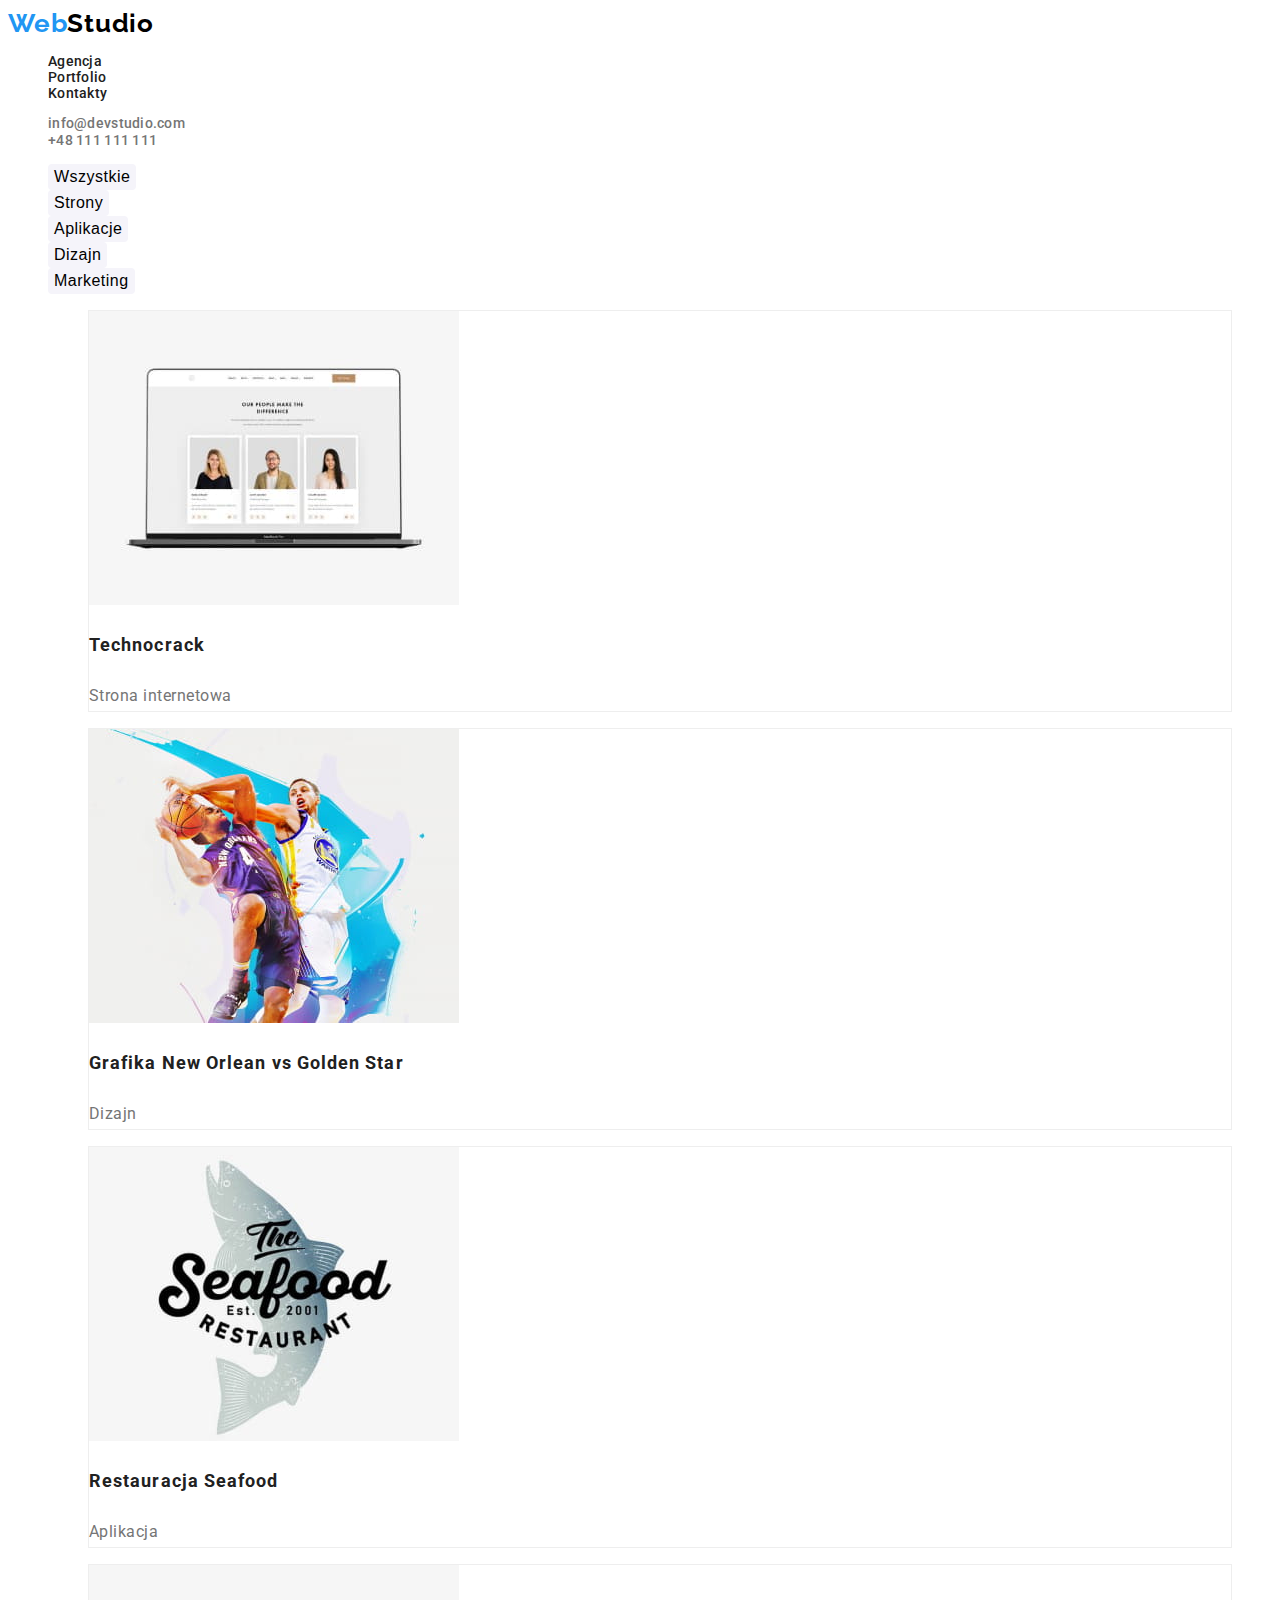
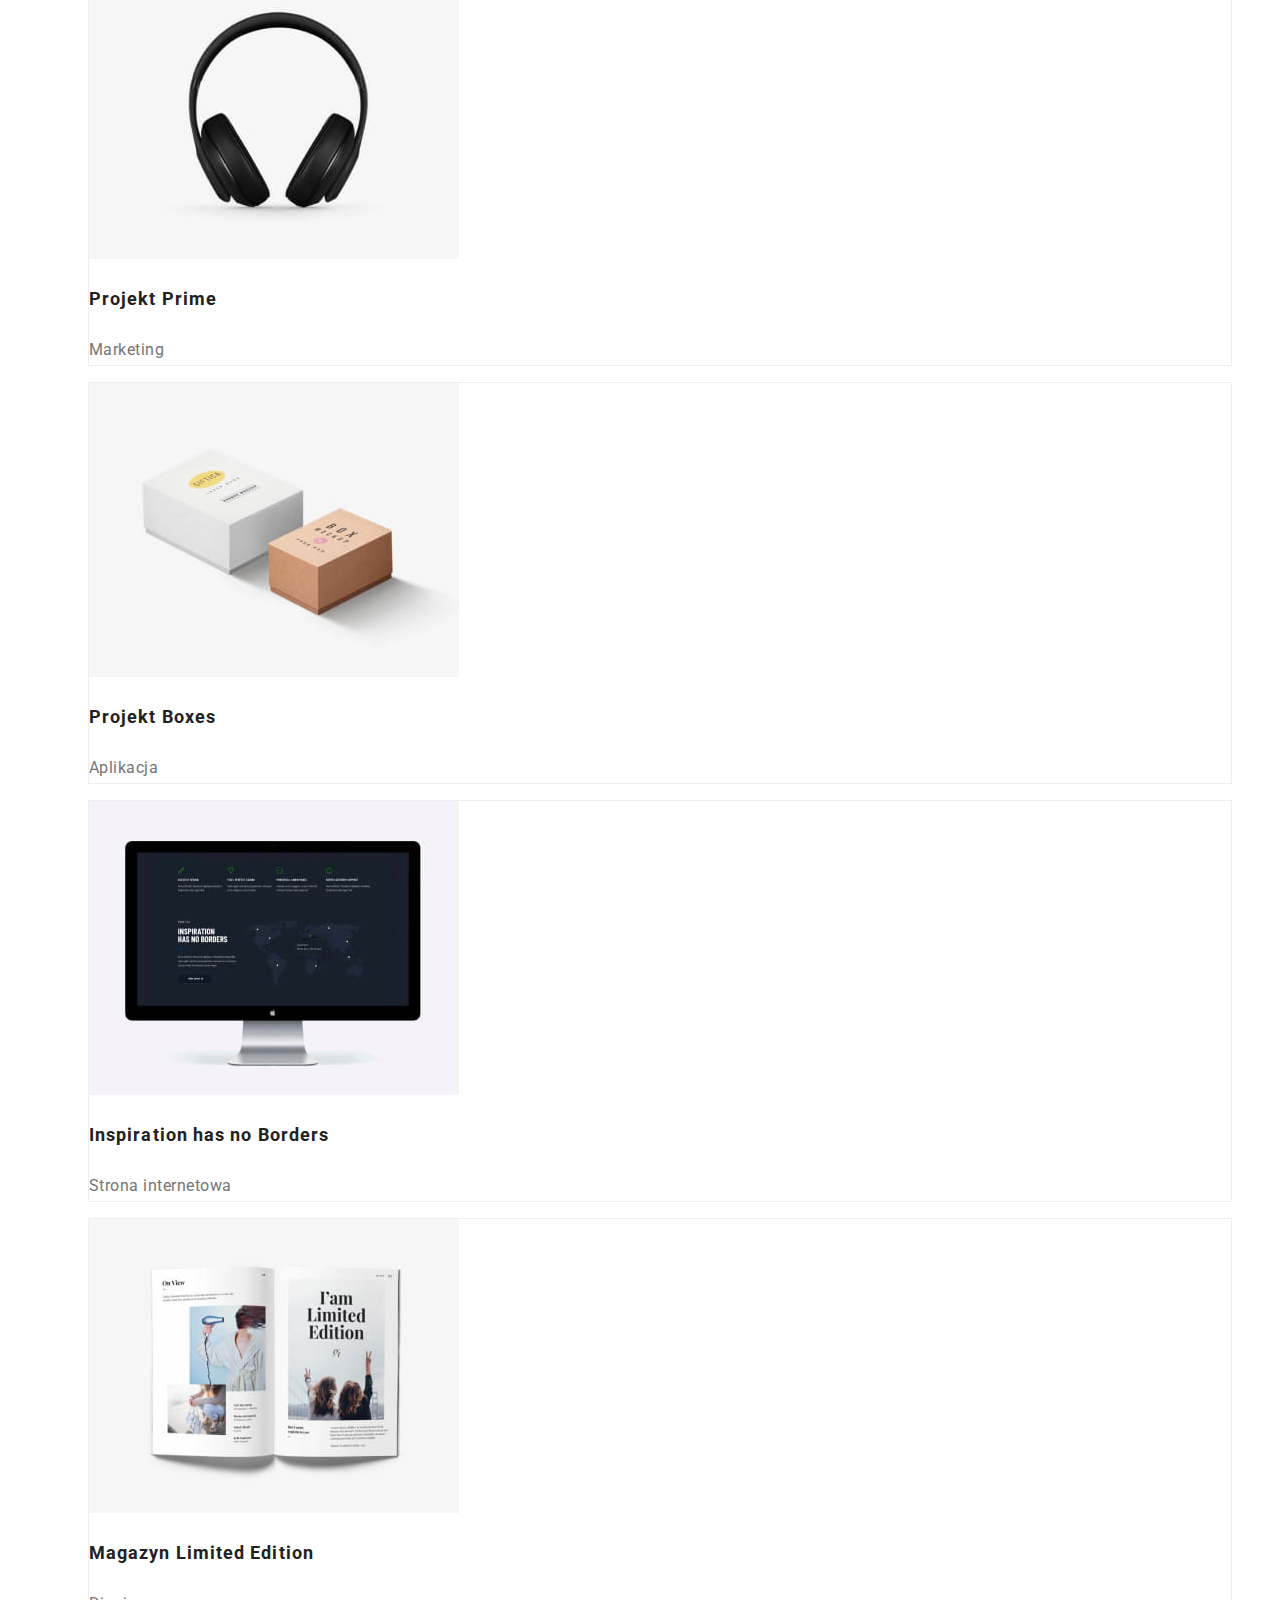
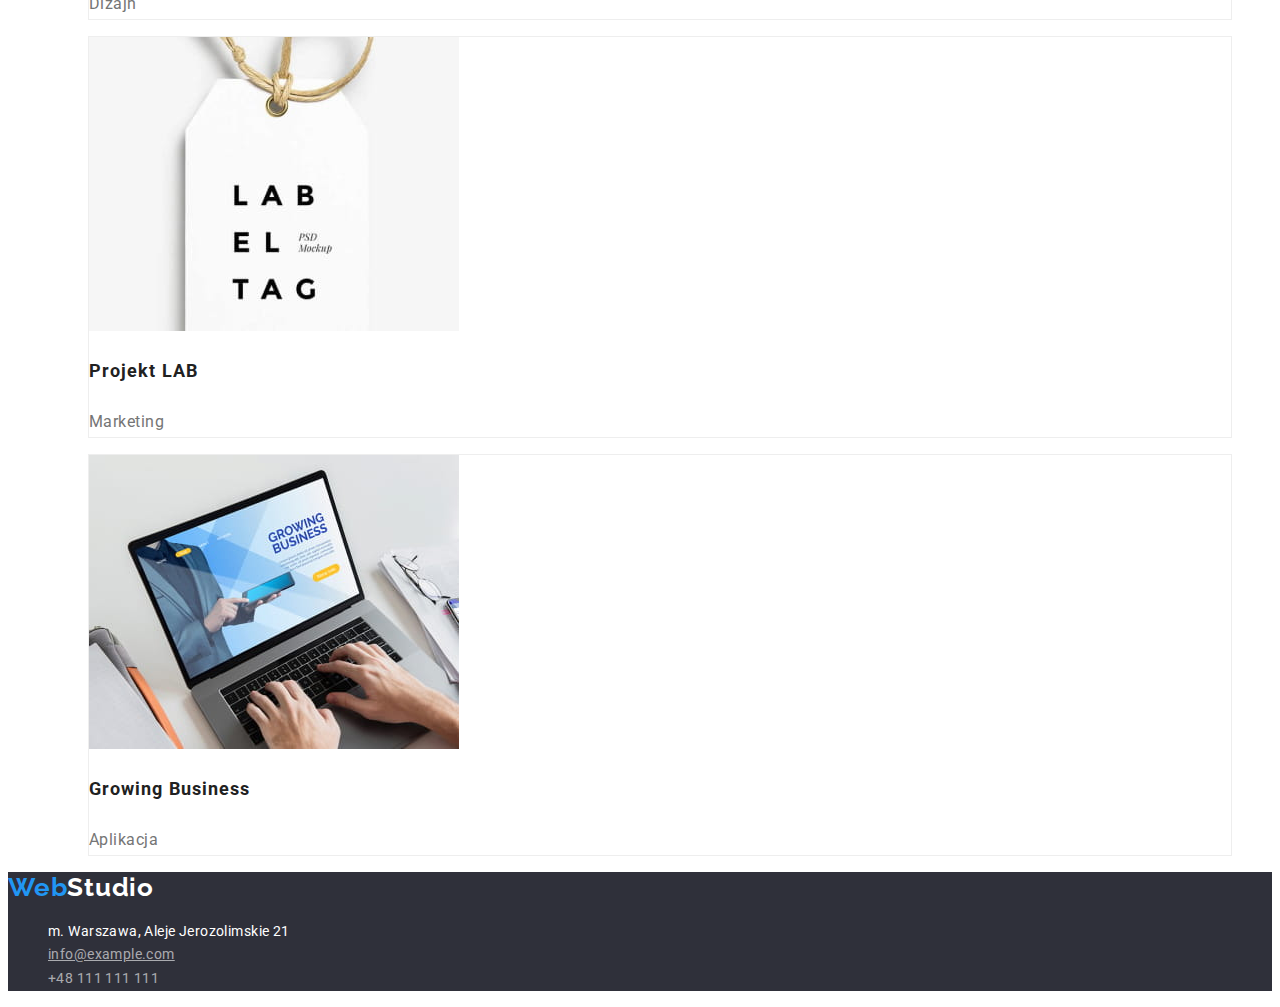
==== portfolio.html @ 033d208c "Repository created and files copied" ====
<!DOCTYPE html>
<html lang="en">
  <head>
    <meta charset="UTF-8" >
    <meta http-equiv="X-UA-Compatible" content="IE=edge" >
    <meta name="viewport" content="width=device-width, initial-scale=1.0" >
    <link rel="preconnect" href="https://fonts.googleapis.com" >
    <link rel="preconnect" href="https://fonts.gstatic.com" crossorigin >
    <link
      href="https://fonts.googleapis.com/css2?family=Raleway:wght@700&family=Roboto:wght@400;500;700;900&display=swap"
      rel="stylesheet"
    >
    <link rel="stylesheet" href="./css/styles.css">
    <title>Portfolio</title>
  </head>
  <body>
    <!--header-->
    <header>
      <a class="logo" href="index.html"
        >Web<span class="logo-studio-black">Studio</span></a
      >
      <!--navigation-->
      <nav>
        <ul class="navigation">
          <li><a class="link" href="#">Agencja</a></li>
          <li><a class="link" href="portfolio.html">Portfolio</a></li>
          <li><a class="link" href="#">Kontakty</a></li>
        </ul>
      </nav>
      <ul class="contacts-header">
        <li>
          <a class="link link-contact" href="mailto:info@devstudio.com"
            >info@devstudio.com</a
          >
        </li>
        <li>
          <a class="link link-contact" href="tel:+48111111111"
            >+48 111 111 111</a
          >
        </li>
      </ul>
    </header>

    <!--buttons-->
    <main>
      <ul class="buttons-main">
        <li><button class="button-list" type="button">Wszystkie</button></li>
        <li><button class="button-list" type="button">Strony</button></li>
        <li><button class="button-list" type="button">Aplikacje</button></li>
        <li><button class="button-list" type="button">Dizajn</button></li>
        <li><button class="button-list" type="button">Marketing</button></li>
      </ul>

      <!--projects-->
      <section>
        <ul class="portfolio-projects">
          <li>
            <figure class="portfolio-images">
              <img
                src="images/portfolio/technocrack.jpg"
                alt="Web page"
                width="370"
                height="294"
              >
              <figcaption>
                <h3 class="project">Technocrack</h3>
                <span class="project-item">Strona internetowa</span>
              </figcaption>
            </figure>
          </li>
          <li>
            <figure class="portfolio-images">
              <img
                src="images/portfolio/basketball.jpg"
                alt="basketball match graphics"
                width="370"
                height="294"
              >
              <figcaption>
                <h3 class="project">Grafika New Orlean vs Golden Star</h3>
                <span class="project-item">Dizajn</span>
              </figcaption>
            </figure>
          </li>
          <li>
            <figure class="portfolio-images">
              <img
                src="images/portfolio/restaurant.jpg"
                alt="logo seafood restaurant"
                width="370"
                height="294"
              >
              <figcaption>
                <h3 class="project">Restauracja Seafood</h3>
                <span class="project-item">Aplikacja</span>
              </figcaption>
            </figure>
          </li>
          <li>
            <figure class="portfolio-images">
              <img
                src="images/portfolio/headphones.jpg"
                alt="headphones"
                width="370"
                height="294"
              >
              <figcaption>
                <h3 class="project">Projekt Prime</h3>
                <span class="project-item">Marketing</span>
              </figcaption>
            </figure>
          </li>
          <li>
            <figure class="portfolio-images">
              <img
                src="images/portfolio/boxes.jpg"
                alt="boxes"
                width="370"
                height="294"
              >
              <figcaption>
                <h3 class="project">Projekt Boxes</h3>
                <span class="project-item">Aplikacja</span>
              </figcaption>
            </figure>
          </li>
          <li>
            <figure class="portfolio-images">
              <img
                src="images/portfolio/monitor.jpg"
                alt="monitor"
                width="370"
                height="294"
              >
              <figcaption>
                <h3 class="project">Inspiration has no Borders</h3>
                <span class="project-item">Strona internetowa</span>
              </figcaption>
            </figure>
          </li>
          <li>
            <figure class="portfolio-images">
              <img
                src="images/portfolio/magazine.jpg"
                alt="Limited Edition magazine"
                width="370"
                height="294"
              >
              <figcaption>
                <h3 class="project">Magazyn Limited Edition</h3>
                <span class="project-item">Dizajn</span>
              </figcaption>
            </figure>
          </li>
          <li>
            <figure class="portfolio-images">
              <img
                src="images/portfolio/label.jpg"
                alt="project label tag"
                width="370"
                height="294"
              >
              <figcaption>
                <h3 class="project">Projekt LAB</h3>
                <span class="project-item">Marketing</span>
              </figcaption>
            </figure>
          </li>
          <li>
            <figure class="portfolio-images">
              <img
                src="images/portfolio/laptop.jpg"
                alt="growing business app on laptop"
                width="370"
                height="294"
              >
              <figcaption>
                <h3 class="project">Growing Business</h3>
                <span class="project-item">Aplikacja</span>
              </figcaption>
            </figure>
          </li>
        </ul>
      </section>
    </main>

    <!--footer-->
    <footer class="contacts">
      <a class="logo" href="index.html"
        >Web<span class="logo-studio-white">Studio</span></a
      >
      <address>
        <ul class="links-footer">
          <li>
            <a
              class="link-footer"
              href="https://goo.gl/maps/8idBE2b1yMuSsfuq6"
              target="_blank"
              >m. Warszawa, Aleje Jerozolimskie 21</a
            >
          </li>
          <li>
            <a
              class="link-footer contact-footer-mail"
              href="mailto:info@example.com"
              >info@example.com</a
            >
          </li>
          <li>
            <a class="link-footer contact-footer" href="tel:+48111111111"
              >+48 111 111 111</a
            >
          </li>
        </ul>
      </address>
    </footer>
  </body>
</html>
---- css/styles.css ----
:root {
  --brand-color: #2196f3;
  --main-color: #212121;
  --background-gray-color: #2f303a;
  --main-gray-color: #757575;
  --black-color: #000000;
  --white-color: #ffffff;
  --light-color: #f5f4fa;
  --projects-color: #eeeeee;
}

body {
  font-family: 'Roboto', sans-serif;
  color: var(--main-color);
}

/*logo*/

.logo {
  font-family: 'Raleway', sans-serif;
  font-weight: 700;
  font-size: 26px;
  line-height: 1.2;
  letter-spacing: 0.03em;
  color: var(--brand-color);
  text-decoration: none;
}

.logo-studio-black {
  color: var(--black-color);
}

.logo-studio-white {
  color: var(--white-color);
}

/*navigation*/

.navigation,
.contacts-header {
  list-style-type: none;
  font-weight: 500;
  font-size: 14px;
  letter-spacing: 0.02em;
  line-height: 1.15;
}

.link {
  text-decoration: none;
  color: var(--main-color);
}

.link-contact {
  color: var(--main-gray-color);
}

/*header contacts*/

.link:hover,
.link:focus,
.link-footer:hover,
.link-footer:focus {
  color: var(--brand-color);
}

/*hero*/
.hero {
  background-color: var(--background-gray-color);
}

.header-main {
  font-weight: 900;
  font-size: 44px;
  line-height: 1.36;
  text-align: center;
  letter-spacing: 0.06em;
  text-transform: uppercase;
  color: var(--white-color);
}

.button-service {
  font-weight: 700;
  font-size: 16px;
  line-height: 1.9;
  text-align: center;
  letter-spacing: 0.06em;
  background-color: var(--brand-color);
  border-radius: 4px;
  box-shadow: 0px 4px 4px rgba(0, 0, 0, 0.15);
  color: var(--white-color);
  cursor: pointer;
}

/*features*/

.features-list .features-list-item {
  width: 270px;
  height: 101px;
  list-style: none;
}

.feature-title {
  font-weight: 700;
  font-size: 14px;
  line-height: 1.14;
  letter-spacing: 0.03em;
  text-transform: uppercase;
  color: var(--main-color);
  text-align: center;
}

.feature-text {
  font-size: 14px;
  line-height: 1.71;
  letter-spacing: 0.03em;
  color: var(--main-gray-color);
}

/*about-us*/

.title {
  font-weight: 700;
  font-size: 36px;
  line-height: 1.17;
  text-align: center;
  letter-spacing: 0.03em;
}

.about-us-list {
  list-style-type: none;
}

/*our-team*/

.team-people {
  list-style-type: none;
}

.team-people .programmers {
  font-weight: 500;
  font-size: 16px;
  letter-spacing: 0.03em;
}

.team-people .programmers-team {
  font-size: 16px;
  line-height: 1.19;
  color: var(--main-gray-color);
  letter-spacing: 0.03em;
}

.team-people .team-photos {
  box-shadow: 0px 1px 3px rgba(0, 0, 0, 0.12), 0px 1px 1px rgba(0, 0, 0, 0.14),
    0px 2px 1px rgba(0, 0, 0, 0.2);
  border-radius: 0px 0px 4px 4px;
}

.our-team {
  background-color: var(--light-color);
}

/*footer*/
.contacts {
  background-color: var(--background-gray-color);
}

.link-footer {
  text-decoration: none;
  color: var(--white-color);
  font-size: 14px;
  line-height: 1.71;
  letter-spacing: 0.03em;
  font-style: normal;
}

.contact-footer {
  color: rgba(255, 255, 255, 0.6);
}

.contact-footer-mail {
  color: rgba(255, 255, 255, 0.6);
  text-decoration: underline;
  cursor: pointer;
}

.links-footer {
  list-style-type: none;
}

/*portfolio*/

.buttons-main {
  list-style-type: none;
}

.buttons-main .button-list {
  background: var(--light-color);
  border-radius: 4px;
  border-style: none;
  font-weight: 500;
  font-size: 16px;
  line-height: 1.5;
  text-align: center;
  letter-spacing: 0.03em;
  cursor: pointer;
}

.buttons-main .button-list:hover,
.buttons-main .button-list:focus {
  color: var(--white-color);
  background-color: var(--brand-color);
  box-shadow: 0px 3px 1px rgba(0, 0, 0, 0.1), 0px 1px 2px rgba(0, 0, 0, 0.08),
    0px 2px 2px rgba(0, 0, 0, 0.12);
}

/*projects*/

.portfolio-projects {
  list-style-type: none;
}

.portfolio-projects .portfolio-images {
  border: 1px solid var(--projects-color);
}

.portfolio-projects .project {
  font-size: 18px;
  line-height: 2;
  letter-spacing: 0.06em;
}

.portfolio-projects .project-item {
  font-size: 16px;
  line-height: 1.88;
  letter-spacing: 0.03em;
  color: var(--main-gray-color);
}
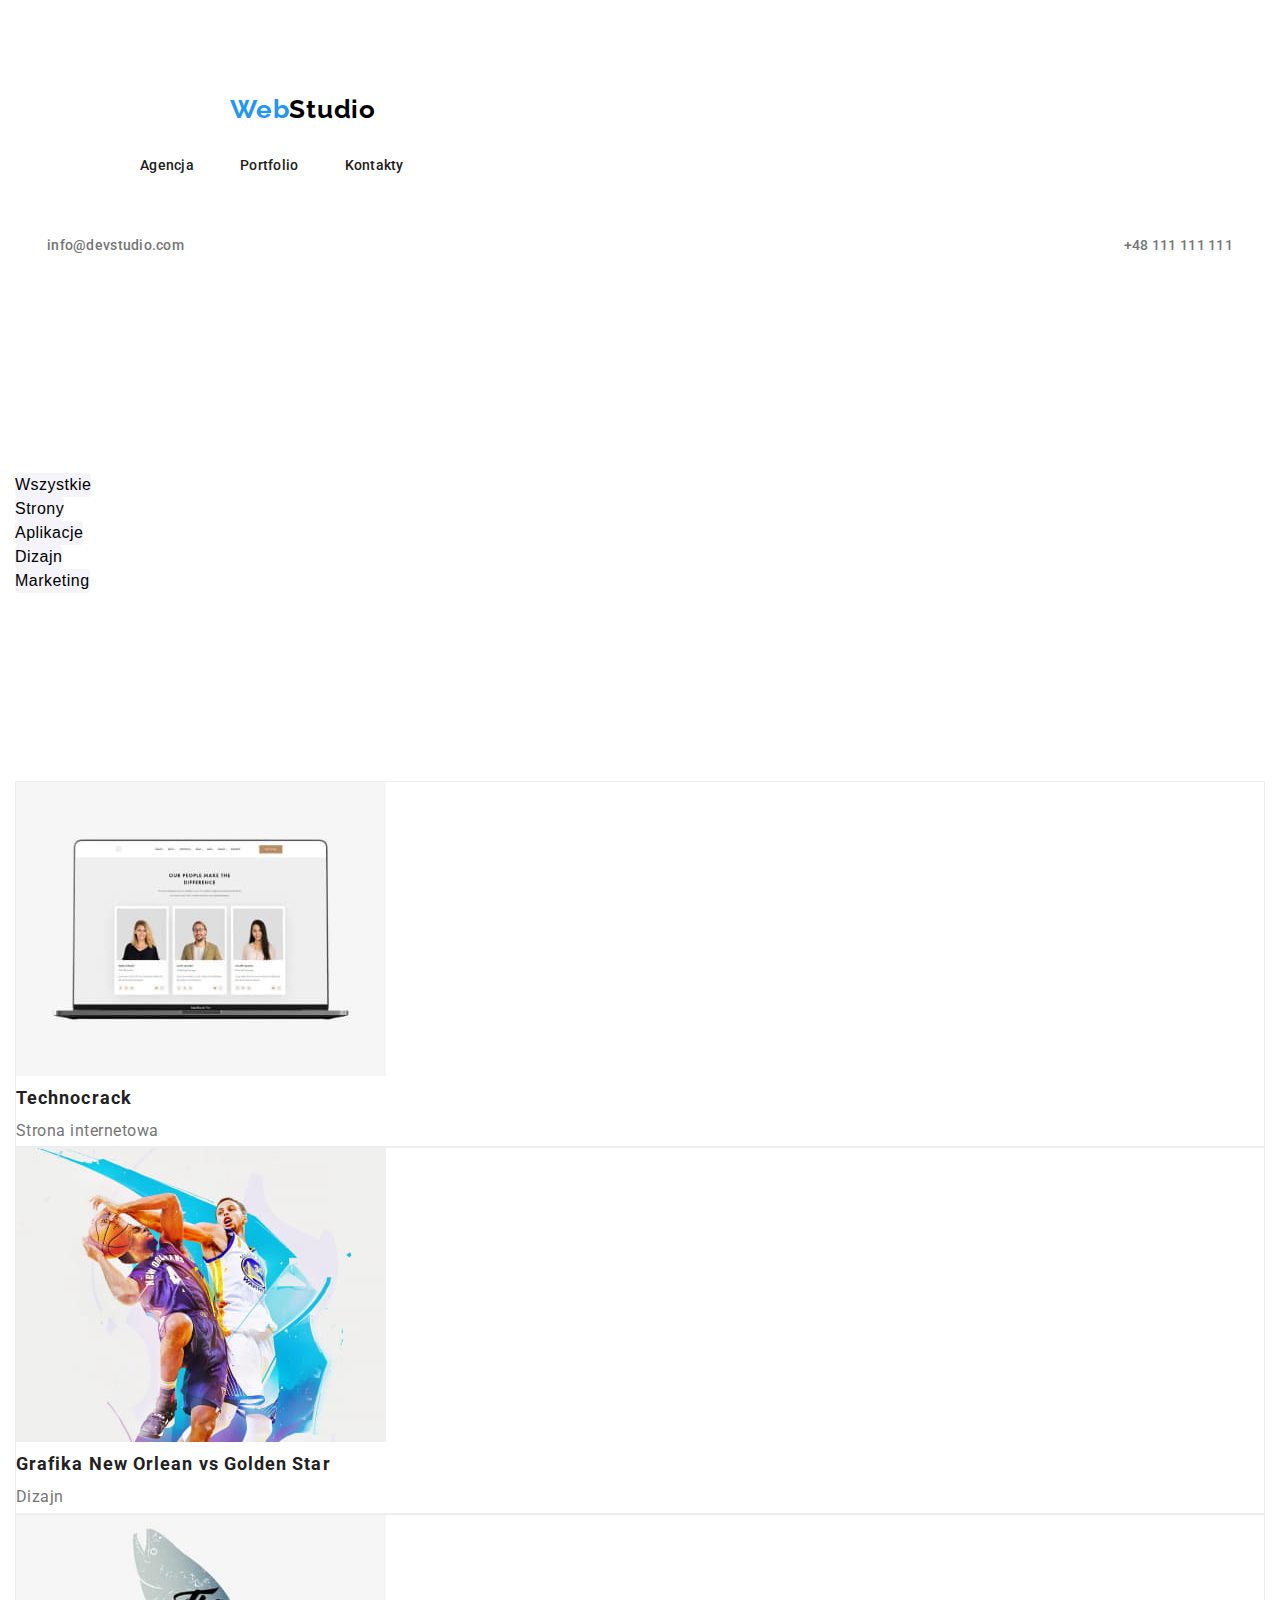
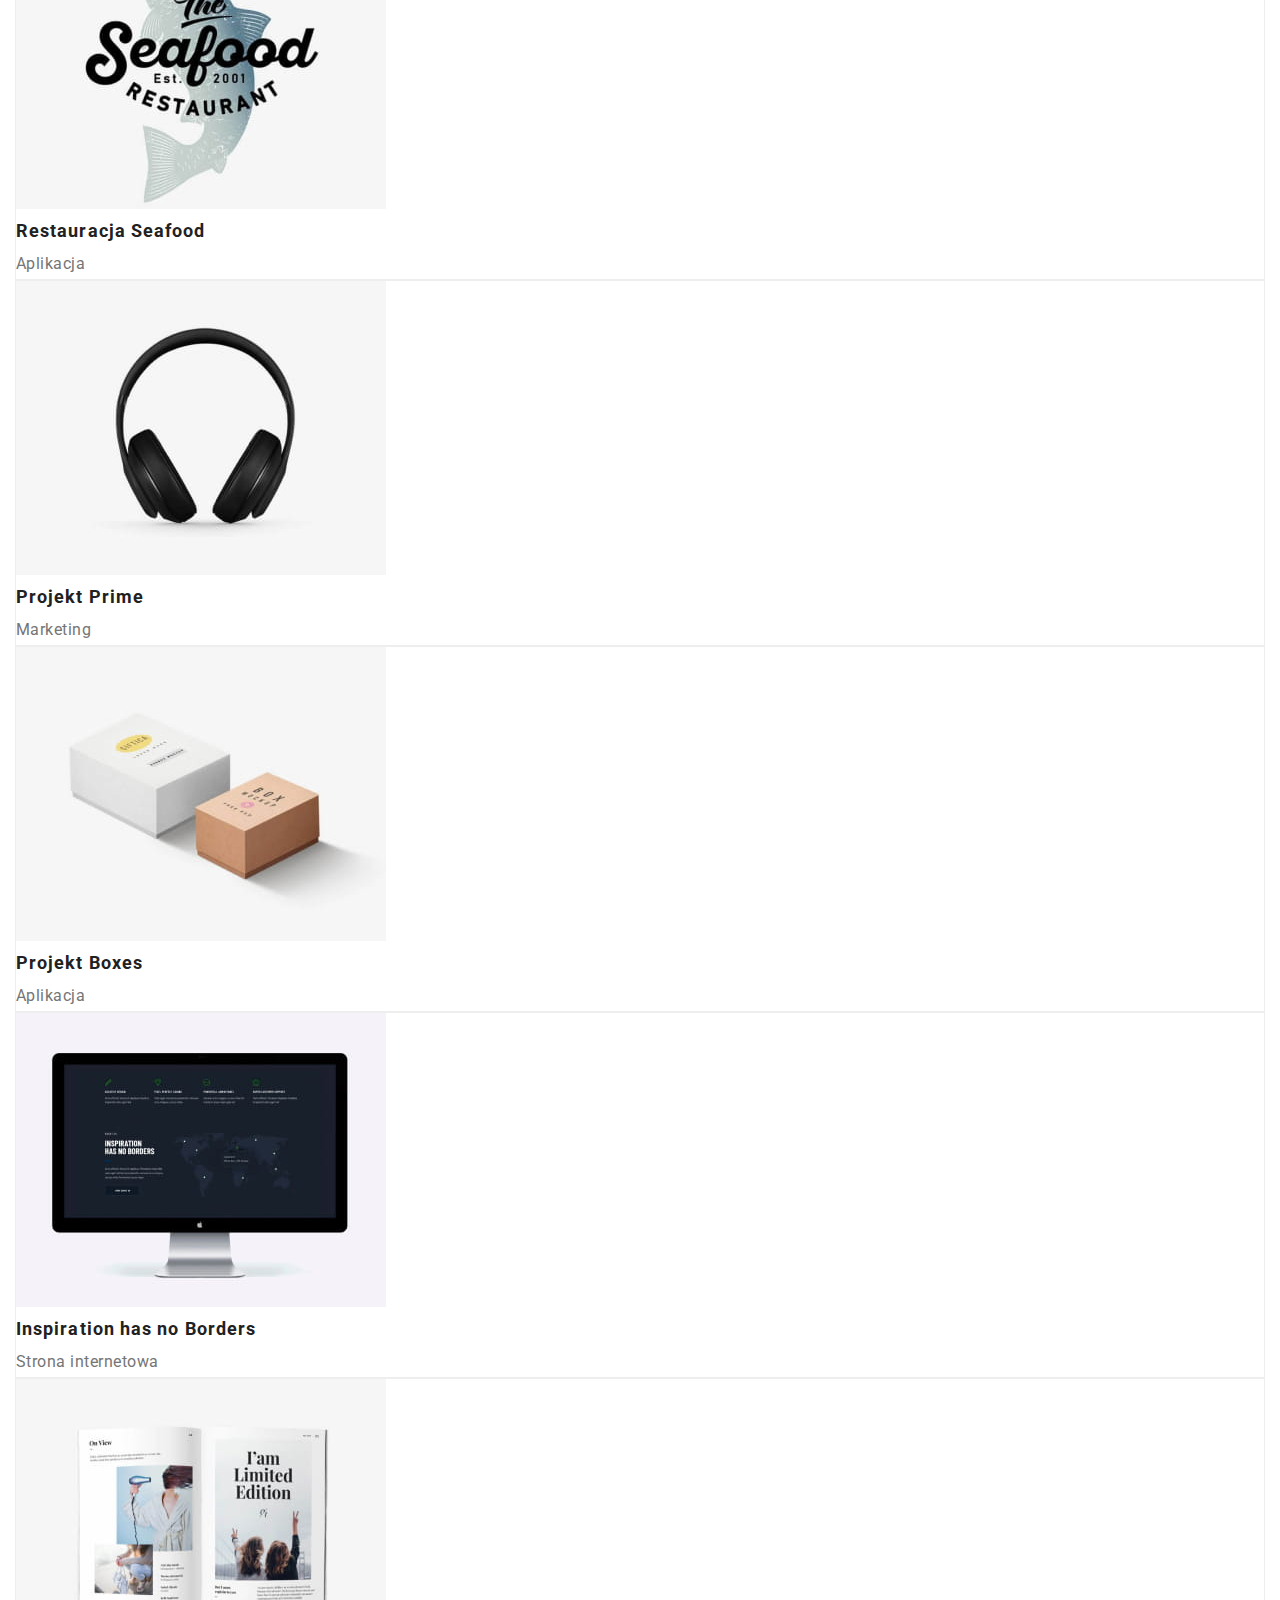
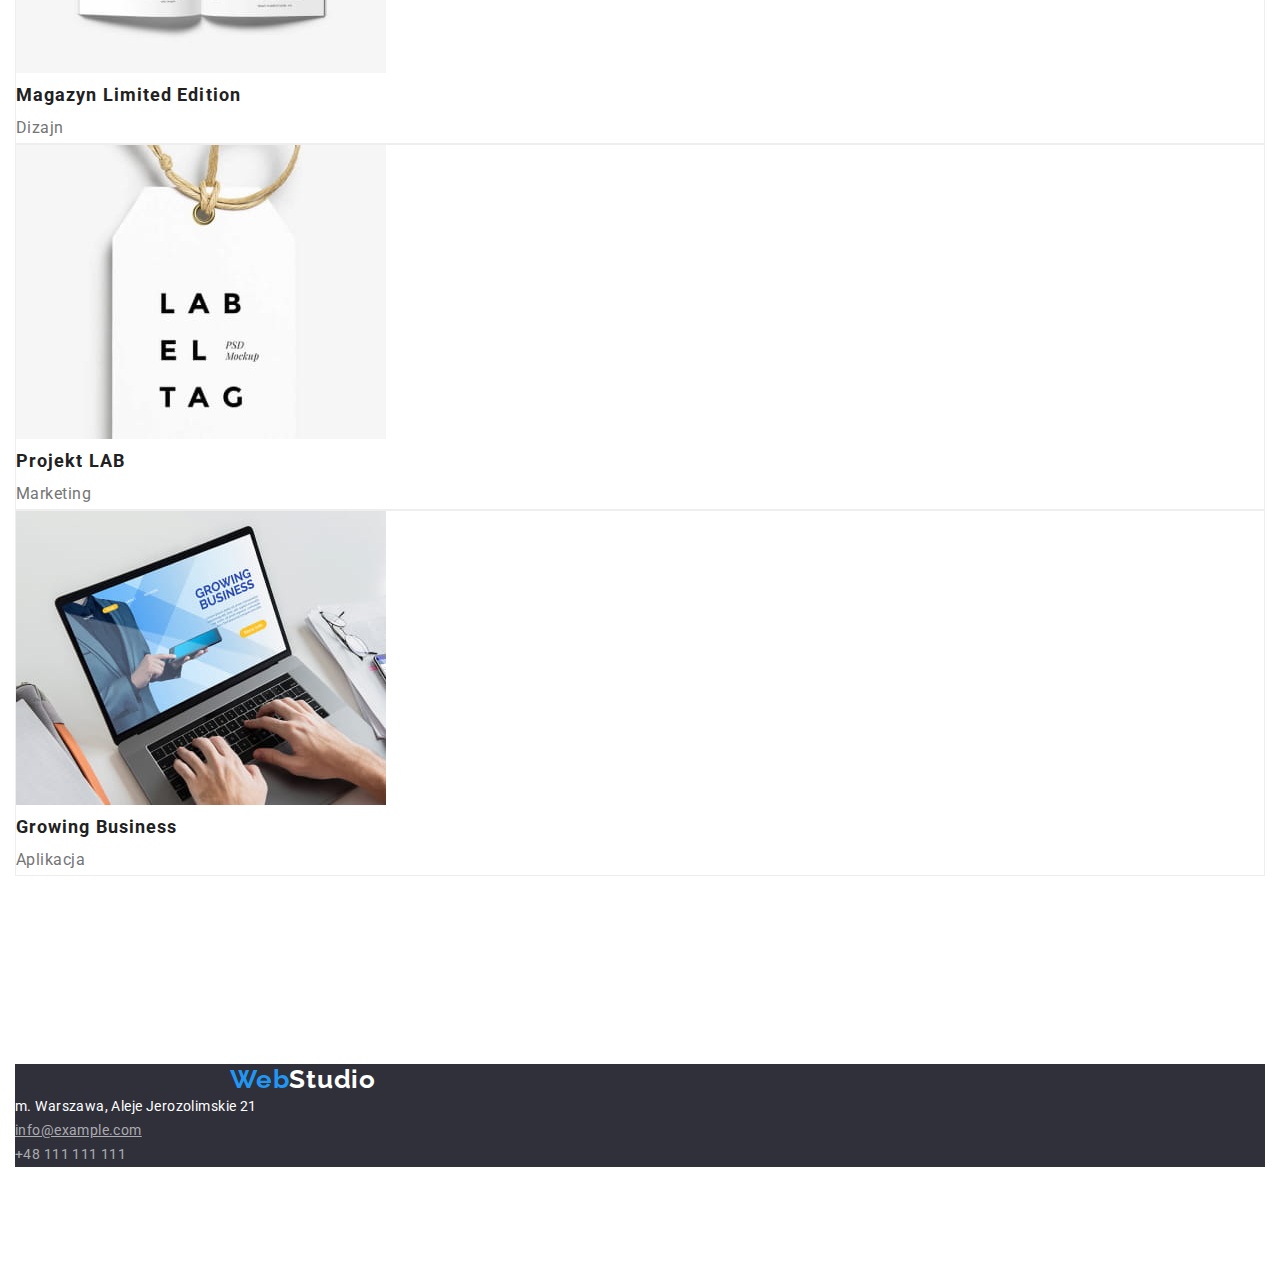
==== commit 577677fb: "Added classes" ====
--- a/portfolio.html
+++ b/portfolio.html
@@ -1,20 +1,29 @@
 <!DOCTYPE html>
 <html lang="en">
   <head>
-    <meta charset="UTF-8" >
-    <meta http-equiv="X-UA-Compatible" content="IE=edge" >
-    <meta name="viewport" content="width=device-width, initial-scale=1.0" >
-    <link rel="preconnect" href="https://fonts.googleapis.com" >
-    <link rel="preconnect" href="https://fonts.gstatic.com" crossorigin >
+    <meta charset="UTF-8" />
+    <meta http-equiv="X-UA-Compatible" content="IE=edge" />
+    <meta name="viewport" content="width=device-width, initial-scale=1.0" />
+    <link rel="preconnect" href="https://fonts.googleapis.com" />
+    <link rel="preconnect" href="https://fonts.gstatic.com" crossorigin />
     <link
       href="https://fonts.googleapis.com/css2?family=Raleway:wght@700&family=Roboto:wght@400;500;700;900&display=swap"
       rel="stylesheet"
-    >
-    <link rel="stylesheet" href="./css/styles.css">
+    />
+    <link
+      rel="stylesheet"
+      href="https://cdnjs.cloudflare.com/ajax/libs/modern-normalize/1.1.0/modern-normalize.min.css"
+      integrity="sha512-wpPYUAdjBVSE4KJnH1VR1HeZfpl1ub8YT/NKx4PuQ5NmX2tKuGu6U/JRp5y+Y8XG2tV+wKQpNHVUX03MfMFn9Q=="
+      crossorigin="anonymous"
+      referrerpolicy="no-referrer"
+    />
+    <link rel="stylesheet" href="./css/styles.css" />
     <title>Portfolio</title>
   </head>
   <body>
     <!--header-->
+    <section class="section">
+      <div class="container">
     <header>
       <a class="logo" href="index.html"
         >Web<span class="logo-studio-black">Studio</span></a
@@ -40,9 +49,12 @@
         </li>
       </ul>
     </header>
-
+    </div>
+    </section>
     <!--buttons-->
     <main>
+      <section class="section">
+        <div class="container">
       <ul class="buttons-main">
         <li><button class="button-list" type="button">Wszystkie</button></li>
         <li><button class="button-list" type="button">Strony</button></li>
@@ -50,9 +62,11 @@
         <li><button class="button-list" type="button">Dizajn</button></li>
         <li><button class="button-list" type="button">Marketing</button></li>
       </ul>
-
+        </div>
+      </section>
       <!--projects-->
-      <section>
+      <section class="section">
+      <div class="container">
         <ul class="portfolio-projects">
           <li>
             <figure class="portfolio-images">
@@ -61,7 +75,7 @@
                 alt="Web page"
                 width="370"
                 height="294"
-              >
+              />
               <figcaption>
                 <h3 class="project">Technocrack</h3>
                 <span class="project-item">Strona internetowa</span>
@@ -75,7 +89,7 @@
                 alt="basketball match graphics"
                 width="370"
                 height="294"
-              >
+              />
               <figcaption>
                 <h3 class="project">Grafika New Orlean vs Golden Star</h3>
                 <span class="project-item">Dizajn</span>
@@ -89,7 +103,7 @@
                 alt="logo seafood restaurant"
                 width="370"
                 height="294"
-              >
+              />
               <figcaption>
                 <h3 class="project">Restauracja Seafood</h3>
                 <span class="project-item">Aplikacja</span>
@@ -103,7 +117,7 @@
                 alt="headphones"
                 width="370"
                 height="294"
-              >
+              />
               <figcaption>
                 <h3 class="project">Projekt Prime</h3>
                 <span class="project-item">Marketing</span>
@@ -117,7 +131,7 @@
                 alt="boxes"
                 width="370"
                 height="294"
-              >
+              />
               <figcaption>
                 <h3 class="project">Projekt Boxes</h3>
                 <span class="project-item">Aplikacja</span>
@@ -131,7 +145,7 @@
                 alt="monitor"
                 width="370"
                 height="294"
-              >
+              />
               <figcaption>
                 <h3 class="project">Inspiration has no Borders</h3>
                 <span class="project-item">Strona internetowa</span>
@@ -145,7 +159,7 @@
                 alt="Limited Edition magazine"
                 width="370"
                 height="294"
-              >
+              />
               <figcaption>
                 <h3 class="project">Magazyn Limited Edition</h3>
                 <span class="project-item">Dizajn</span>
@@ -159,7 +173,7 @@
                 alt="project label tag"
                 width="370"
                 height="294"
-              >
+              />
               <figcaption>
                 <h3 class="project">Projekt LAB</h3>
                 <span class="project-item">Marketing</span>
@@ -173,7 +187,7 @@
                 alt="growing business app on laptop"
                 width="370"
                 height="294"
-              >
+              />
               <figcaption>
                 <h3 class="project">Growing Business</h3>
                 <span class="project-item">Aplikacja</span>
@@ -181,10 +195,15 @@
             </figure>
           </li>
         </ul>
+      </div>
       </section>
+    </div>
     </main>
+    
 
     <!--footer-->
+    <section class="section">
+      <div class="container">
     <footer class="contacts">
       <a class="logo" href="index.html"
         >Web<span class="logo-studio-white">Studio</span></a
@@ -214,5 +233,7 @@
         </ul>
       </address>
     </footer>
+      </div>
+    </section>
   </body>
 </html>
--- a/css/styles.css
+++ b/css/styles.css
@@ -1,3 +1,9 @@
+*{
+  margin: 0;
+  padding: 0;
+}
+
+
 :root {
   --brand-color: #2196f3;
   --main-color: #212121;
@@ -9,6 +15,7 @@
   --projects-color: #eeeeee;
 }
 
+
 body {
   font-family: 'Roboto', sans-serif;
   color: var(--main-color);
@@ -20,10 +27,12 @@
   font-family: 'Raleway', sans-serif;
   font-weight: 700;
   font-size: 26px;
-  line-height: 1.2;
+  line-height: 1.20;
   letter-spacing: 0.03em;
   color: var(--brand-color);
   text-decoration: none;
+  margin: 24px 93px 25px 215px;
+
 }
 
 .logo-studio-black {
@@ -43,6 +52,8 @@
   font-size: 14px;
   letter-spacing: 0.02em;
   line-height: 1.15;
+  display: flex;
+  padding: 32px 32px;
 }
 
 .link {
@@ -66,6 +77,10 @@
 /*hero*/
 .hero {
   background-color: var(--background-gray-color);
+  padding: 200px 200px;
+  display: flex;
+  justify-content: center;
+  align-items: center;
 }
 
 .header-main {
@@ -76,6 +91,7 @@
   letter-spacing: 0.06em;
   text-transform: uppercase;
   color: var(--white-color);
+  margin-bottom: 30px;
 }
 
 .button-service {
@@ -89,6 +105,13 @@
   box-shadow: 0px 4px 4px rgba(0, 0, 0, 0.15);
   color: var(--white-color);
   cursor: pointer;
+  width: 200px;
+  min-height: 50px;
+  border: none;
+  padding: 10px 41px 10px 42px;
+  display: inline-block;
+  justify-content: center;
+  margin-bottom: 200px;
 }
 
 /*features*/
@@ -235,3 +258,49 @@
   letter-spacing: 0.03em;
   color: var(--main-gray-color);
 }
+
+
+
+.container{
+  width: 100%
+  max-width: 1200px;
+  margin: auto;
+  padding: 0 15px;
+}
+
+.section{
+  padding:94px 0;
+}
+
+.header{
+padding-top: 24px;
+padding-bottom: 24px;
+display: flex;
+justify-content: space-between;
+align-items: center;
+}
+
+
+
+.header-line{
+  border-bottom: 1px solid #ECECEC;
+  }
+
+.navigation-menu{
+  justify-content: space-between;
+}
+
+.navigation{
+  margin-left: 93px;
+  gap: 46px;
+}
+
+.contacts-header{
+justify-content: space-between;
+gap: 50px;
+}
+
+
+.container > .button-service{
+ display: flex;
+}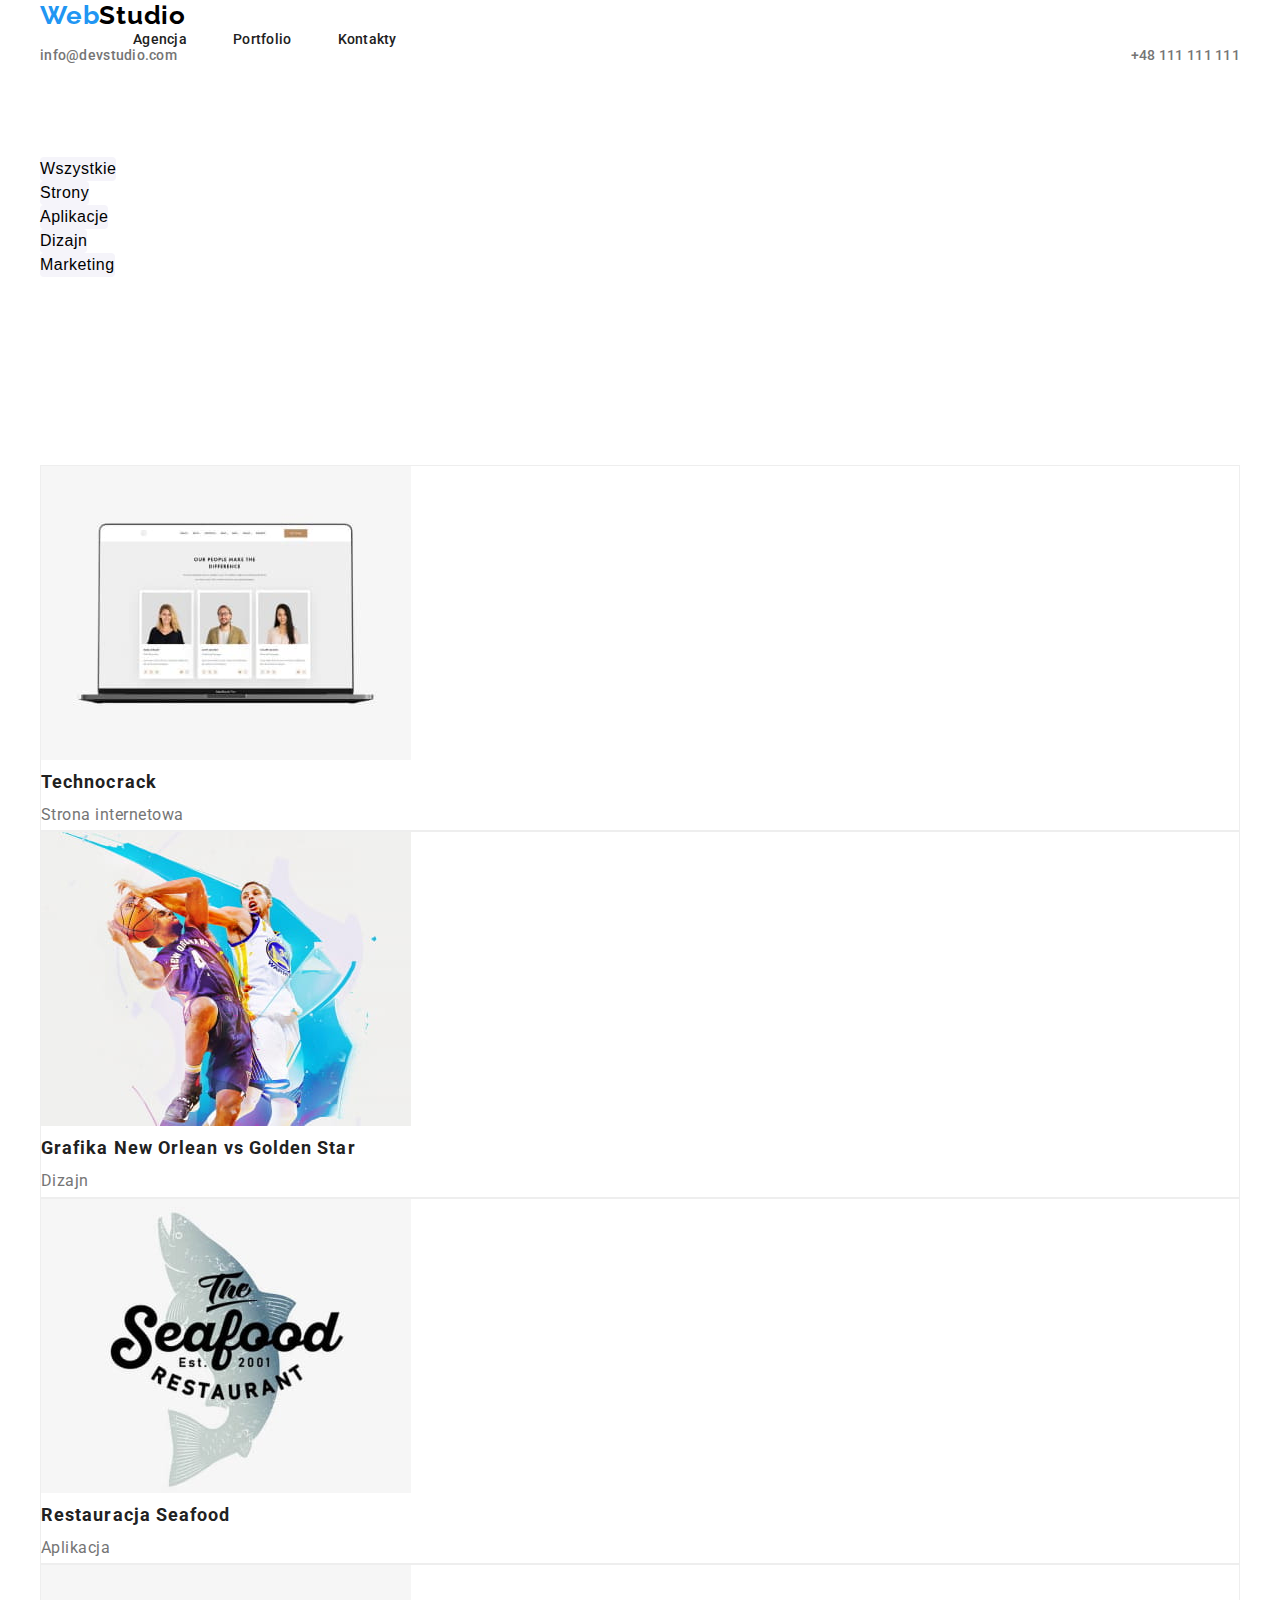
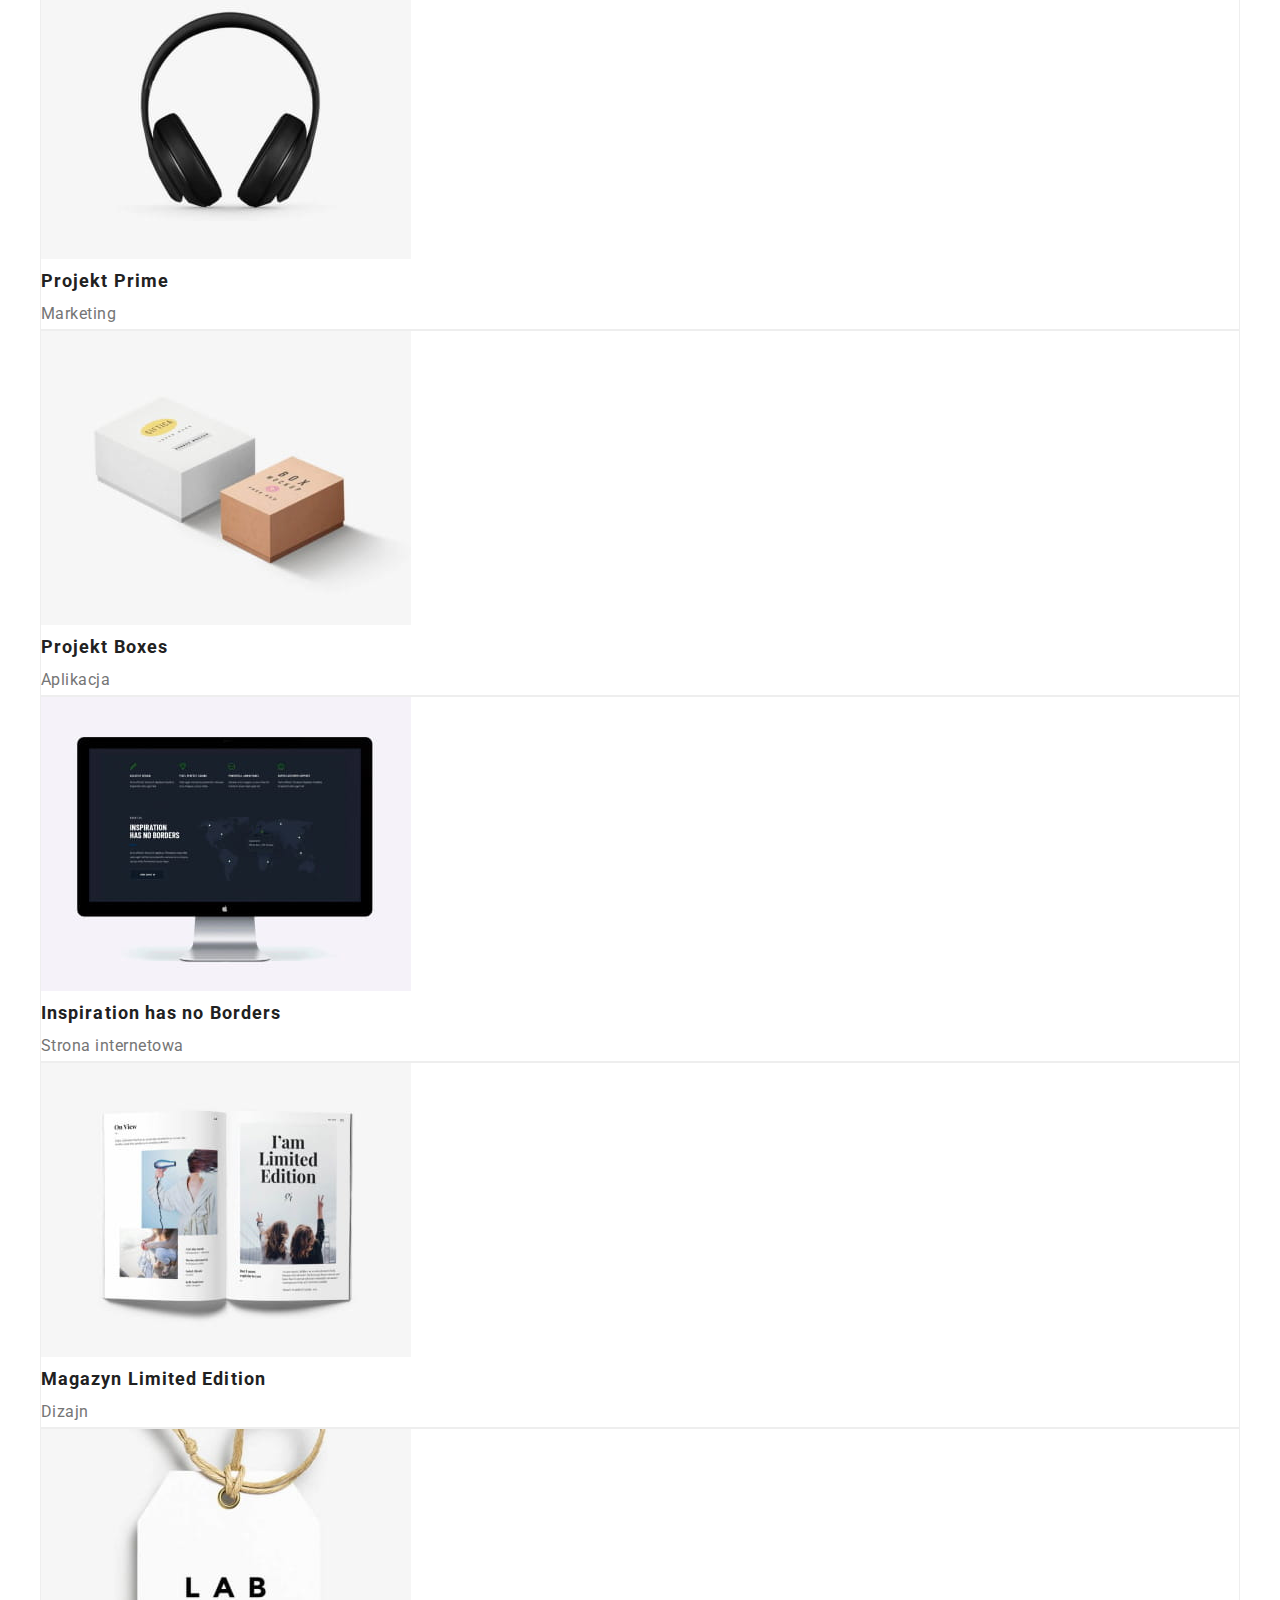
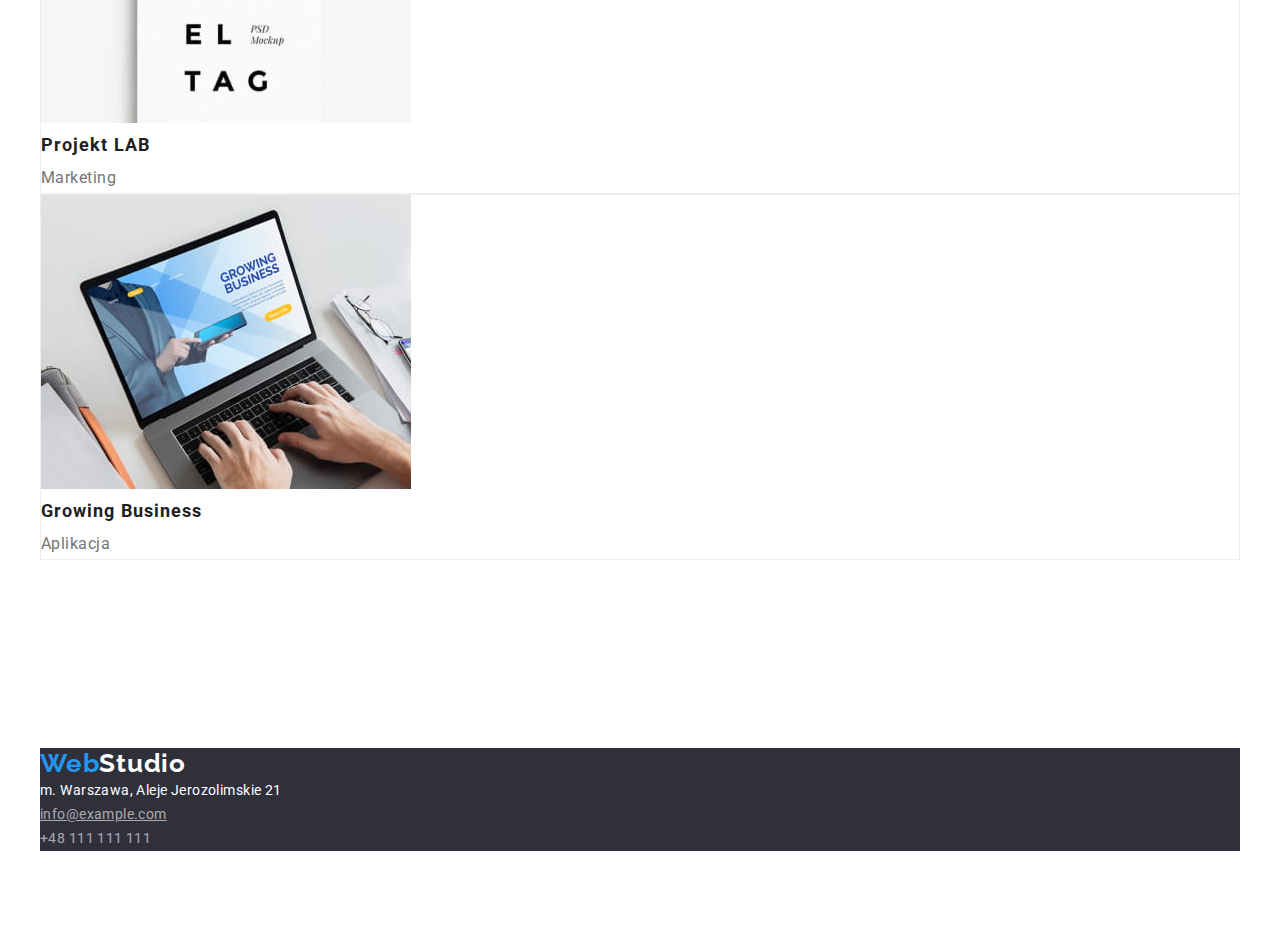
==== commit cc52007f: "Added class" ====
--- a/portfolio.html
+++ b/portfolio.html
@@ -22,7 +22,6 @@
   </head>
   <body>
     <!--header-->
-    <section class="section">
       <div class="container">
     <header>
       <a class="logo" href="index.html"
--- a/css/styles.css
+++ b/css/styles.css
@@ -21,7 +21,19 @@
   color: var(--main-color);
 }
 
+.container{
+  width: 1200px;
+  margin: auto;
+  padding: 0 15px;
+}
+
+.section{
+  padding: 94px 0;
+}
+
+
 /*logo*/
+
 
 .logo {
   font-family: 'Raleway', sans-serif;
@@ -31,8 +43,6 @@
   letter-spacing: 0.03em;
   color: var(--brand-color);
   text-decoration: none;
-  margin: 24px 93px 25px 215px;
-
 }
 
 .logo-studio-black {
@@ -53,7 +63,6 @@
   letter-spacing: 0.02em;
   line-height: 1.15;
   display: flex;
-  padding: 32px 32px;
 }
 
 .link {
@@ -77,7 +86,8 @@
 /*hero*/
 .hero {
   background-color: var(--background-gray-color);
-  padding: 200px 200px;
+  padding-top: 200px;
+  padding-bottom: 200px;
   display: flex;
   justify-content: center;
   align-items: center;
@@ -108,10 +118,6 @@
   width: 200px;
   min-height: 50px;
   border: none;
-  padding: 10px 41px 10px 42px;
-  display: inline-block;
-  justify-content: center;
-  margin-bottom: 200px;
 }
 
 /*features*/
@@ -130,6 +136,7 @@
   text-transform: uppercase;
   color: var(--main-color);
   text-align: center;
+  margin-bottom: 10px;
 }
 
 .feature-text {
@@ -137,6 +144,7 @@
   line-height: 1.71;
   letter-spacing: 0.03em;
   color: var(--main-gray-color);
+  margin-top: 10px;
 }
 
 /*about-us*/
@@ -147,10 +155,19 @@
   line-height: 1.17;
   text-align: center;
   letter-spacing: 0.03em;
+  margin: 0;
+  margin-bottom: 50px;
+  padding: 0;
 }
 
 .about-us-list {
   list-style-type: none;
+  display: flex;
+  gap: 20px;
+}
+
+.about-us-list:last-child{
+  margin-right: 0;
 }
 
 /*our-team*/
@@ -180,6 +197,10 @@
 
 .our-team {
   background-color: var(--light-color);
+  text-align: center;
+  padding-top: 94px;
+  padding-bottom: 94px;
+  margin-bottom: 0px;
 }
 
 /*footer*/
@@ -261,20 +282,11 @@
 
 
 
-.container{
-  width: 100%
-  max-width: 1200px;
-  margin: auto;
-  padding: 0 15px;
-}
-
-.section{
-  padding:94px 0;
-}
 
 .header{
 padding-top: 24px;
 padding-bottom: 24px;
+padding-left: 215px;
 display: flex;
 justify-content: space-between;
 align-items: center;
@@ -291,16 +303,93 @@
 }
 
 .navigation{
+  gap: 46px;
   margin-left: 93px;
-  gap: 46px;
 }
 
 .contacts-header{
+display: flex;
 justify-content: space-between;
 gap: 50px;
 }
 
-
-.container > .button-service{
- display: flex;
-}+.hero-content{
+  text-align: center;
+  width: 700px;
+}
+
+.link-contact{
+  display: inline;
+  margin-right: 50px;
+}
+
+.link-contact:last-child{
+  margin-right: 0px;
+}
+
+
+
+
+.features{
+  padding-top: 94px;
+  padding-bottom: 94px;
+}
+
+.features-list-item{
+  display: inline-block;
+  margin-right: 20px;
+}
+
+.features-list-item:last-child {
+  margin-right: 0px;
+}
+
+.about-us{
+  text-align: center;
+}
+
+.our-work{
+  margin-top: -94px;
+}
+
+.our-team
+
+.team-people{
+  display: flex;
+  gap: 30px;
+  text-align: center;
+}
+
+.team-photos{
+  margin-bottom: 30px;
+}
+
+
+.team-people-photos:last-child{
+  margin-right: 0px;
+}
+
+.programmers-description{
+  padding-top: 30px;
+ }
+  
+
+.programmers-team{
+  margin-bottom: 30px;
+}
+
+.programmers{
+  margin-bottom: 10px;}
+  
+
+
+.footer{
+  padding-top: 60px;
+  padding-bottom: 60px;
+ 
+}
+
+  
+
+
+
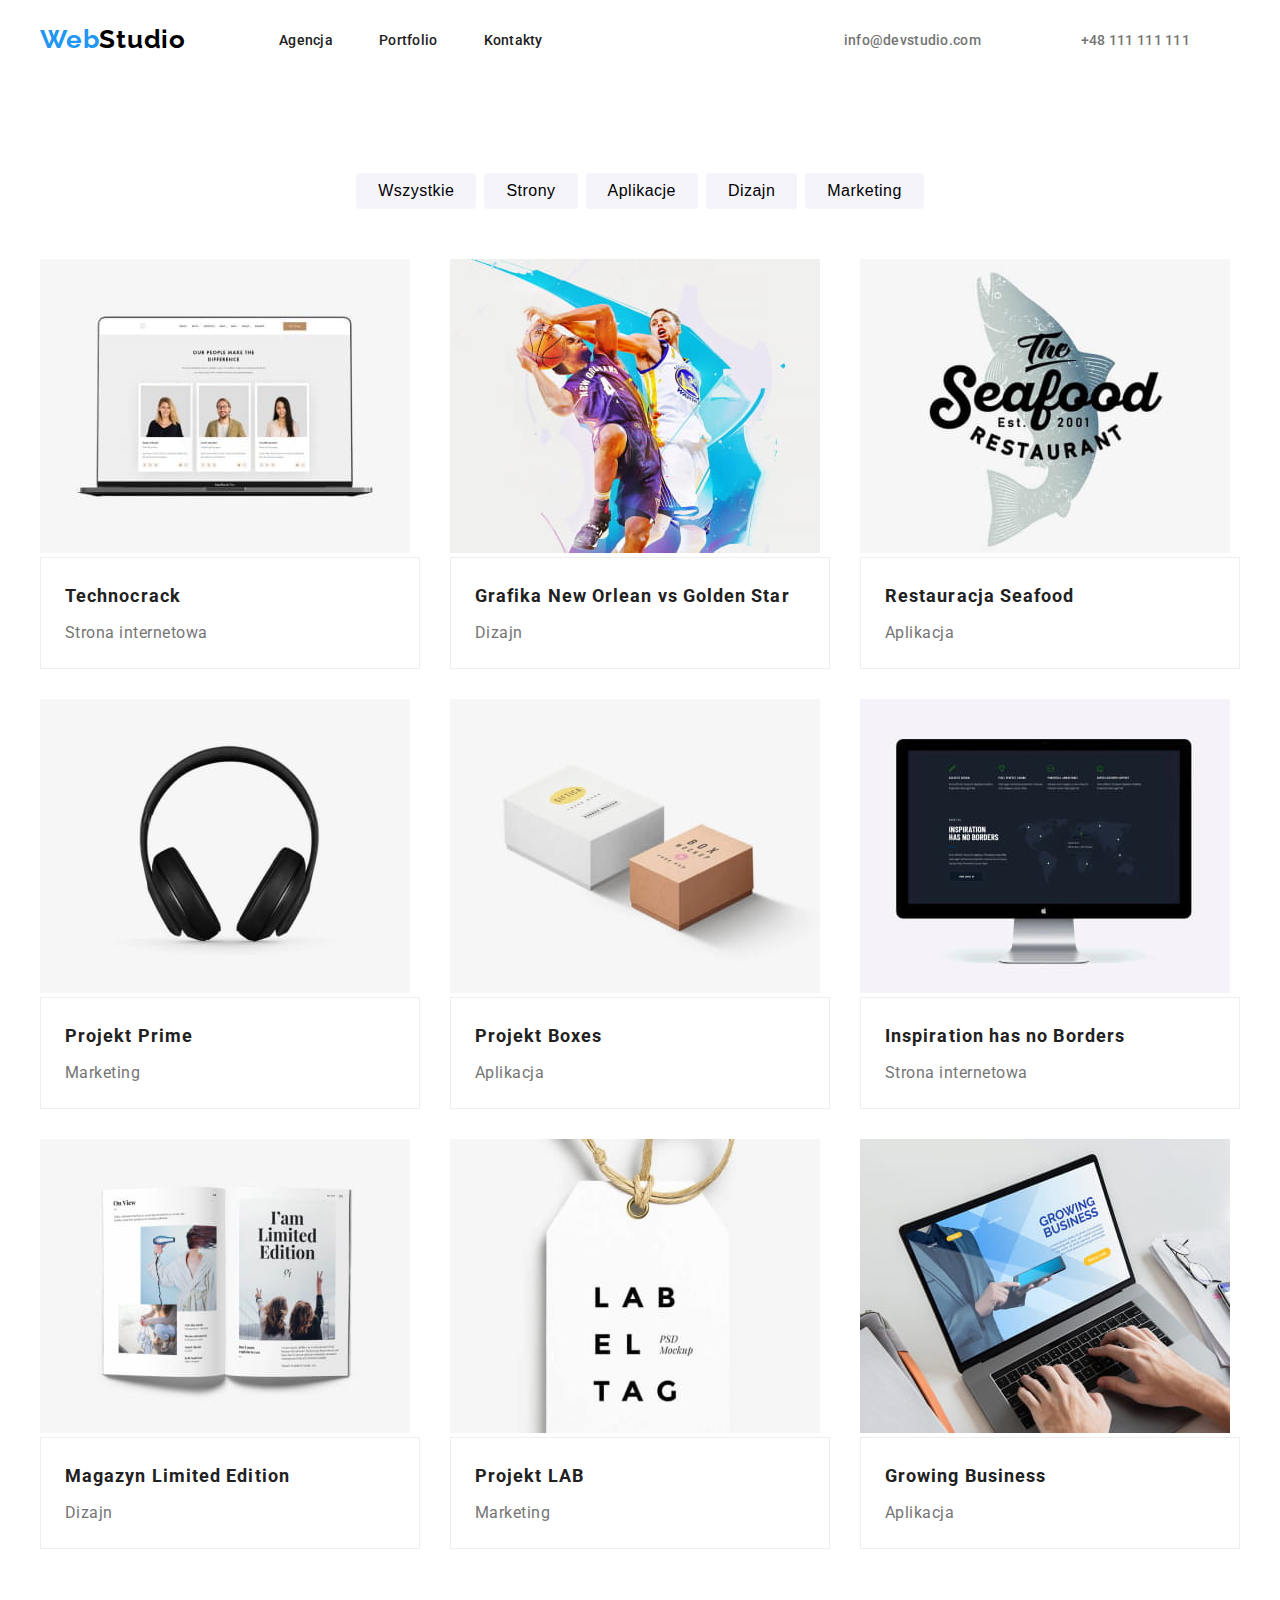
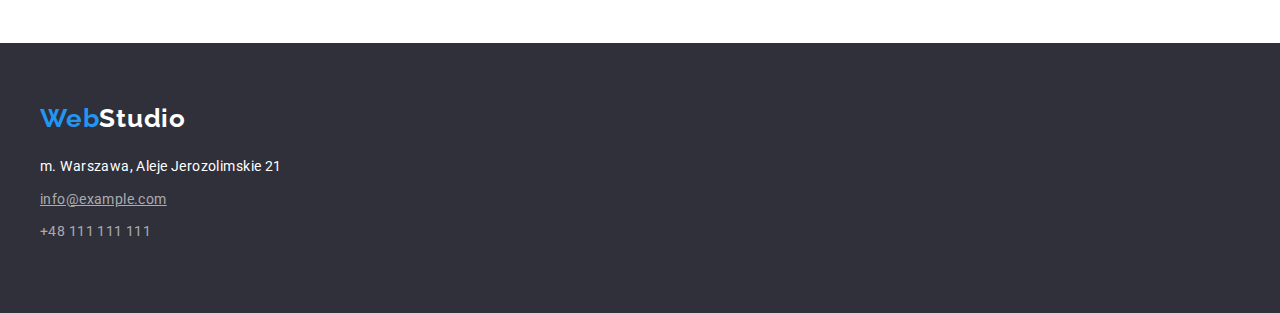
==== commit fdb20985: "Last changes" ====
--- a/portfolio.html
+++ b/portfolio.html
@@ -22,217 +22,218 @@
   </head>
   <body>
     <!--header-->
-      <div class="container">
     <header>
-      <a class="logo" href="index.html"
-        >Web<span class="logo-studio-black">Studio</span></a
-      >
-      <!--navigation-->
-      <nav>
-        <ul class="navigation">
-          <li><a class="link" href="#">Agencja</a></li>
-          <li><a class="link" href="portfolio.html">Portfolio</a></li>
-          <li><a class="link" href="#">Kontakty</a></li>
-        </ul>
-      </nav>
-      <ul class="contacts-header">
-        <li>
-          <a class="link link-contact" href="mailto:info@devstudio.com"
-            >info@devstudio.com</a
+      <div class="header container">
+        <div class="header-nav">
+          <a class="logo" href="index.html"
+            >Web<span class="logo-studio-black">Studio</span></a
           >
-        </li>
-        <li>
-          <a class="link link-contact" href="tel:+48111111111"
-            >+48 111 111 111</a
-          >
-        </li>
-      </ul>
+          <!--navigation-->
+          <nav class="navigation-menu">
+            <ul class="navigation">
+              <li><a class="link" href="#">Agencja</a></li>
+              <li><a class="link" href="portfolio.html">Portfolio</a></li>
+              <li><a class="link" href="#">Kontakty</a></li>
+            </ul>
+          </nav>
+        </div>
+        <div>
+          <ul class="contacts-header">
+            <li class="menu-nav">
+              <a class="link link-contact" href="mailto:info@devstudio.com"
+                >info@devstudio.com</a
+              >
+            </li>
+            <li class="menu-nav">
+              <a class="link link-contact" href="tel:+48111111111"
+                >+48 111 111 111</a
+              >
+            </li>
+          </ul>
+        </div>
+      </div>
     </header>
-    </div>
-    </section>
     <!--buttons-->
     <main>
       <section class="section">
         <div class="container">
-      <ul class="buttons-main">
-        <li><button class="button-list" type="button">Wszystkie</button></li>
-        <li><button class="button-list" type="button">Strony</button></li>
-        <li><button class="button-list" type="button">Aplikacje</button></li>
-        <li><button class="button-list" type="button">Dizajn</button></li>
-        <li><button class="button-list" type="button">Marketing</button></li>
-      </ul>
+          <ul class="buttons-main">
+            <li>
+              <button class="button-list" type="button">Wszystkie</button>
+            </li>
+            <li><button class="button-list" type="button">Strony</button></li>
+            <li>
+              <button class="button-list" type="button">Aplikacje</button>
+            </li>
+            <li><button class="button-list" type="button">Dizajn</button></li>
+            <li>
+              <button class="button-list" type="button">Marketing</button>
+            </li>
+          </ul>
+          <!--projects-->
+          <ul class="portfolio-projects">
+            <li class="portfolio-projects-item">
+              <figure class="portfolio-images">
+                <img
+                  src="images/portfolio/technocrack.jpg"
+                  alt="Web page"
+                  width="370"
+                  height="294"
+                />
+                <figcaption class="portfolio-description">
+                  <h3 class="project">Technocrack</h3>
+                  <span class="project-item">Strona internetowa</span>
+                </figcaption>
+              </figure>
+            </li>
+            <li class="portfolio-projects-item">
+              <figure class="portfolio-images">
+                <img
+                  src="images/portfolio/basketball.jpg"
+                  alt="basketball match graphics"
+                  width="370"
+                  height="294"
+                />
+                <figcaption class="portfolio-description">
+                  <h3 class="project">Grafika New Orlean vs Golden Star</h3>
+                  <span class="project-item">Dizajn</span>
+                </figcaption>
+              </figure>
+            </li>
+            <li class="portfolio-projects-item">
+              <figure class="portfolio-images">
+                <img
+                  src="images/portfolio/restaurant.jpg"
+                  alt="logo seafood restaurant"
+                  width="370"
+                  height="294"
+                />
+                <figcaption class="portfolio-description">
+                  <h3 class="project">Restauracja Seafood</h3>
+                  <span class="project-item">Aplikacja</span>
+                </figcaption>
+              </figure>
+            </li>
+            <li class="portfolio-projects-item">
+              <figure class="portfolio-images">
+                <img
+                  src="images/portfolio/headphones.jpg"
+                  alt="headphones"
+                  width="370"
+                  height="294"
+                />
+                <figcaption class="portfolio-description">
+                  <h3 class="project">Projekt Prime</h3>
+                  <span class="project-item">Marketing</span>
+                </figcaption>
+              </figure>
+            </li>
+            <li class="portfolio-projects-item">
+              <figure class="portfolio-images">
+                <img
+                  src="images/portfolio/boxes.jpg"
+                  alt="boxes"
+                  width="370"
+                  height="294"
+                />
+                <figcaption class="portfolio-description">
+                  <h3 class="project">Projekt Boxes</h3>
+                  <span class="project-item">Aplikacja</span>
+                </figcaption>
+              </figure>
+            </li>
+            <li class="portfolio-projects-item">
+              <figure class="portfolio-images">
+                <img
+                  src="images/portfolio/monitor.jpg"
+                  alt="monitor"
+                  width="370"
+                  height="294"
+                />
+                <figcaption class="portfolio-description">
+                  <h3 class="project">Inspiration has no Borders</h3>
+                  <span class="project-item">Strona internetowa</span>
+                </figcaption>
+              </figure>
+            </li>
+            <li class="portfolio-projects-item">
+              <figure class="portfolio-images">
+                <img
+                  src="images/portfolio/magazine.jpg"
+                  alt="Limited Edition magazine"
+                  width="370"
+                  height="294"
+                />
+                <figcaption class="portfolio-description">
+                  <h3 class="project">Magazyn Limited Edition</h3>
+                  <span class="project-item">Dizajn</span>
+                </figcaption>
+              </figure>
+            </li>
+            <li class="portfolio-projects-item">
+              <figure class="portfolio-images">
+                <img
+                  src="images/portfolio/label.jpg"
+                  alt="project label tag"
+                  width="370"
+                  height="294"
+                />
+                <figcaption class="portfolio-description">
+                  <h3 class="project">Projekt LAB</h3>
+                  <span class="project-item">Marketing</span>
+                </figcaption>
+              </figure>
+            </li>
+            <li class="portfolio-projects-item">
+              <figure class="portfolio-images">
+                <img
+                  src="images/portfolio/laptop.jpg"
+                  alt="growing business app on laptop"
+                  width="370"
+                  height="294"
+                />
+                <figcaption class="portfolio-description">
+                  <h3 class="project">Growing Business</h3>
+                  <span class="project-item">Aplikacja</span>
+                </figcaption>
+              </figure>
+            </li>
+          </ul>
         </div>
       </section>
-      <!--projects-->
-      <section class="section">
-      <div class="container">
-        <ul class="portfolio-projects">
-          <li>
-            <figure class="portfolio-images">
-              <img
-                src="images/portfolio/technocrack.jpg"
-                alt="Web page"
-                width="370"
-                height="294"
-              />
-              <figcaption>
-                <h3 class="project">Technocrack</h3>
-                <span class="project-item">Strona internetowa</span>
-              </figcaption>
-            </figure>
-          </li>
-          <li>
-            <figure class="portfolio-images">
-              <img
-                src="images/portfolio/basketball.jpg"
-                alt="basketball match graphics"
-                width="370"
-                height="294"
-              />
-              <figcaption>
-                <h3 class="project">Grafika New Orlean vs Golden Star</h3>
-                <span class="project-item">Dizajn</span>
-              </figcaption>
-            </figure>
-          </li>
-          <li>
-            <figure class="portfolio-images">
-              <img
-                src="images/portfolio/restaurant.jpg"
-                alt="logo seafood restaurant"
-                width="370"
-                height="294"
-              />
-              <figcaption>
-                <h3 class="project">Restauracja Seafood</h3>
-                <span class="project-item">Aplikacja</span>
-              </figcaption>
-            </figure>
-          </li>
-          <li>
-            <figure class="portfolio-images">
-              <img
-                src="images/portfolio/headphones.jpg"
-                alt="headphones"
-                width="370"
-                height="294"
-              />
-              <figcaption>
-                <h3 class="project">Projekt Prime</h3>
-                <span class="project-item">Marketing</span>
-              </figcaption>
-            </figure>
-          </li>
-          <li>
-            <figure class="portfolio-images">
-              <img
-                src="images/portfolio/boxes.jpg"
-                alt="boxes"
-                width="370"
-                height="294"
-              />
-              <figcaption>
-                <h3 class="project">Projekt Boxes</h3>
-                <span class="project-item">Aplikacja</span>
-              </figcaption>
-            </figure>
-          </li>
-          <li>
-            <figure class="portfolio-images">
-              <img
-                src="images/portfolio/monitor.jpg"
-                alt="monitor"
-                width="370"
-                height="294"
-              />
-              <figcaption>
-                <h3 class="project">Inspiration has no Borders</h3>
-                <span class="project-item">Strona internetowa</span>
-              </figcaption>
-            </figure>
-          </li>
-          <li>
-            <figure class="portfolio-images">
-              <img
-                src="images/portfolio/magazine.jpg"
-                alt="Limited Edition magazine"
-                width="370"
-                height="294"
-              />
-              <figcaption>
-                <h3 class="project">Magazyn Limited Edition</h3>
-                <span class="project-item">Dizajn</span>
-              </figcaption>
-            </figure>
-          </li>
-          <li>
-            <figure class="portfolio-images">
-              <img
-                src="images/portfolio/label.jpg"
-                alt="project label tag"
-                width="370"
-                height="294"
-              />
-              <figcaption>
-                <h3 class="project">Projekt LAB</h3>
-                <span class="project-item">Marketing</span>
-              </figcaption>
-            </figure>
-          </li>
-          <li>
-            <figure class="portfolio-images">
-              <img
-                src="images/portfolio/laptop.jpg"
-                alt="growing business app on laptop"
-                width="370"
-                height="294"
-              />
-              <figcaption>
-                <h3 class="project">Growing Business</h3>
-                <span class="project-item">Aplikacja</span>
-              </figcaption>
-            </figure>
-          </li>
-        </ul>
-      </div>
-      </section>
-    </div>
     </main>
-    
 
     <!--footer-->
-    <section class="section">
-      <div class="container">
     <footer class="contacts">
-      <a class="logo" href="index.html"
-        >Web<span class="logo-studio-white">Studio</span></a
-      >
-      <address>
-        <ul class="links-footer">
-          <li>
-            <a
-              class="link-footer"
-              href="https://goo.gl/maps/8idBE2b1yMuSsfuq6"
-              target="_blank"
-              >m. Warszawa, Aleje Jerozolimskie 21</a
-            >
-          </li>
-          <li>
-            <a
-              class="link-footer contact-footer-mail"
-              href="mailto:info@example.com"
-              >info@example.com</a
-            >
-          </li>
-          <li>
-            <a class="link-footer contact-footer" href="tel:+48111111111"
-              >+48 111 111 111</a
-            >
-          </li>
-        </ul>
-      </address>
+      <div class="container footer-box">
+        <a class="logo logo-footer" href="index.html"
+          >Web<span class="logo-studio-white">Studio</span></a
+        >
+        <address>
+          <ul class="links-footer">
+            <li>
+              <a
+                class="link-footer"
+                href="https://goo.gl/maps/8idBE2b1yMuSsfuq6"
+                target="_blank"
+                >m. Warszawa, Aleje Jerozolimskie 21</a
+              >
+            </li>
+            <li>
+              <a
+                class="link-footer contact-footer-mail"
+                href="mailto:info@example.com"
+                >info@example.com</a
+              >
+            </li>
+            <li>
+              <a class="link-footer contact-footer" href="tel:+48111111111"
+                >+48 111 111 111</a
+              >
+            </li>
+          </ul>
+        </address>
+      </div>
     </footer>
-      </div>
-    </section>
   </body>
 </html>
--- a/css/styles.css
+++ b/css/styles.css
@@ -1,8 +1,8 @@
-*{
+* {
   margin: 0;
   padding: 0;
-}
-
+  border: 0;
+}
 
 :root {
   --brand-color: #2196f3;
@@ -15,34 +15,51 @@
   --projects-color: #eeeeee;
 }
 
-
 body {
   font-family: 'Roboto', sans-serif;
   color: var(--main-color);
 }
 
-.container{
+.container {
   width: 1200px;
-  margin: auto;
-  padding: 0 15px;
-}
-
-.section{
-  padding: 94px 0;
-}
-
+  margin: 0 auto;
+  padding: 0px 15px;
+}
+
+.section {
+  padding: 94px 0px;
+}
+
+/* header-styles */
+.header-nav{
+  display: flex;
+  justify-content: space-between;
+  align-items: center;
+}
+
+.header {
+  padding-top: 24px;
+  padding-bottom: 24px;
+  display: flex;
+  justify-content: space-between;
+  align-items: center;
+}
+
+.header-line {
+  border-bottom: 1px solid #ececec;
+}
 
 /*logo*/
-
 
 .logo {
   font-family: 'Raleway', sans-serif;
   font-weight: 700;
   font-size: 26px;
-  line-height: 1.20;
+  line-height: 1.2;
   letter-spacing: 0.03em;
   color: var(--brand-color);
   text-decoration: none;
+  margin-right: 93px;
 }
 
 .logo-studio-black {
@@ -72,7 +89,18 @@
 
 .link-contact {
   color: var(--main-gray-color);
-}
+  display: inline;
+  margin-right: 50px;
+}
+
+.navigation-menu {
+  justify-content: space-between;
+}
+
+.navigation {
+  gap: 46px;
+}
+
 
 /*header contacts*/
 
@@ -83,6 +111,18 @@
   color: var(--brand-color);
 }
 
+
+.contacts-header {
+  display: flex;
+  justify-content: space-between;
+  gap: 50px;
+}
+
+.menu-nav:last-child {
+  margin-right: 0px;
+}
+
+
 /*hero*/
 .hero {
   background-color: var(--background-gray-color);
@@ -92,6 +132,12 @@
   justify-content: center;
   align-items: center;
 }
+
+.hero-content {
+  text-align: center;
+  width: 700px;
+}
+
 
 .header-main {
   font-weight: 900;
@@ -120,6 +166,8 @@
   border: none;
 }
 
+
+
 /*features*/
 
 .features-list .features-list-item {
@@ -147,6 +195,22 @@
   margin-top: 10px;
 }
 
+
+.features-list-item {
+  display: inline-block;
+  margin-right: 20px;
+}
+
+.features-list-item:last-child {
+  margin-right: 0px;
+}
+
+.features {
+  padding-top: 94px;
+  padding-bottom: 94px;
+}
+
+
 /*about-us*/
 
 .title {
@@ -166,14 +230,23 @@
   gap: 20px;
 }
 
-.about-us-list:last-child{
+.about-us-list:last-child {
   margin-right: 0;
 }
 
+.about-us {
+  text-align: center;
+}
+
+.our-work {
+  margin-top: -94px;
+}
+
 /*our-team*/
 
 .team-people {
   list-style-type: none;
+  margin-left: -15px;
 }
 
 .team-people .programmers {
@@ -202,6 +275,34 @@
   padding-bottom: 94px;
   margin-bottom: 0px;
 }
+
+.team-people {
+  display: flex;
+  gap: 30px;
+  text-align: center;
+}
+
+.team-photos {
+  margin-bottom: 30px;
+}
+
+.team-people-photos:last-child {
+  margin-right: 0px;
+}
+
+.programmers-description {
+  padding-top: 30px;
+  padding-bottom: 30px;
+}
+
+.programmers-team {
+  padding-bottom: 30px;
+}
+
+.programmers {
+  margin-bottom: 10px;
+}
+
 
 /*footer*/
 .contacts {
@@ -215,6 +316,8 @@
   line-height: 1.71;
   letter-spacing: 0.03em;
   font-style: normal;
+  display: block;
+  margin-bottom: 9px;
 }
 
 .contact-footer {
@@ -231,10 +334,27 @@
   list-style-type: none;
 }
 
+.logo-footer{
+  display: block;
+  margin-bottom: 20px;
+}
+
+
+.footer-box {
+  padding-top: 60px;
+  padding-bottom: 60px;
+}
+
+
 /*portfolio*/
 
 .buttons-main {
   list-style-type: none;
+  display: flex;
+  justify-content: center;
+  gap: 8px;
+  align-items: center;
+  margin-bottom: 50px;
 }
 
 .buttons-main .button-list {
@@ -247,6 +367,7 @@
   text-align: center;
   letter-spacing: 0.03em;
   cursor: pointer;
+  padding: 6px 22px;
 }
 
 .buttons-main .button-list:hover,
@@ -261,16 +382,22 @@
 
 .portfolio-projects {
   list-style-type: none;
-}
-
-.portfolio-projects .portfolio-images {
-  border: 1px solid var(--projects-color);
-}
+  display: flex;
+  flex-wrap: wrap;
+  gap: 30px;
+
+}
+
+.portfolio-projects-item{
+  flex-basis: calc((100% - 60px) / 3);
+}
+
 
 .portfolio-projects .project {
   font-size: 18px;
   line-height: 2;
   letter-spacing: 0.06em;
+  margin-bottom: 4px;
 }
 
 .portfolio-projects .project-item {
@@ -280,116 +407,26 @@
   color: var(--main-gray-color);
 }
 
-
-
-
-.header{
-padding-top: 24px;
-padding-bottom: 24px;
-padding-left: 215px;
-display: flex;
-justify-content: space-between;
-align-items: center;
-}
-
-
-
-.header-line{
-  border-bottom: 1px solid #ECECEC;
-  }
-
-.navigation-menu{
-  justify-content: space-between;
-}
-
-.navigation{
-  gap: 46px;
-  margin-left: 93px;
-}
-
-.contacts-header{
-display: flex;
-justify-content: space-between;
-gap: 50px;
-}
-
-.hero-content{
-  text-align: center;
-  width: 700px;
-}
-
-.link-contact{
-  display: inline;
-  margin-right: 50px;
-}
-
-.link-contact:last-child{
-  margin-right: 0px;
-}
-
-
-
-
-.features{
-  padding-top: 94px;
-  padding-bottom: 94px;
-}
-
-.features-list-item{
-  display: inline-block;
-  margin-right: 20px;
-}
-
-.features-list-item:last-child {
-  margin-right: 0px;
-}
-
-.about-us{
-  text-align: center;
-}
-
-.our-work{
-  margin-top: -94px;
-}
-
-.our-team
-
-.team-people{
-  display: flex;
-  gap: 30px;
-  text-align: center;
-}
-
-.team-photos{
-  margin-bottom: 30px;
-}
-
-
-.team-people-photos:last-child{
-  margin-right: 0px;
-}
-
-.programmers-description{
-  padding-top: 30px;
- }
-  
-
-.programmers-team{
-  margin-bottom: 30px;
-}
-
-.programmers{
-  margin-bottom: 10px;}
-  
-
-
-.footer{
-  padding-top: 60px;
-  padding-bottom: 60px;
- 
-}
-
-  
-
-
-
+.portfolio-projects-item .portfolio-images{
+  display: block;
+}
+
+.portfolio-projects-item .portfolio-description{
+  padding: 20px 24px;
+  border: 1px solid var(--projects-color); 
+}
+
+
+
+
+
+
+
+
+
+
+
+
+
+
+
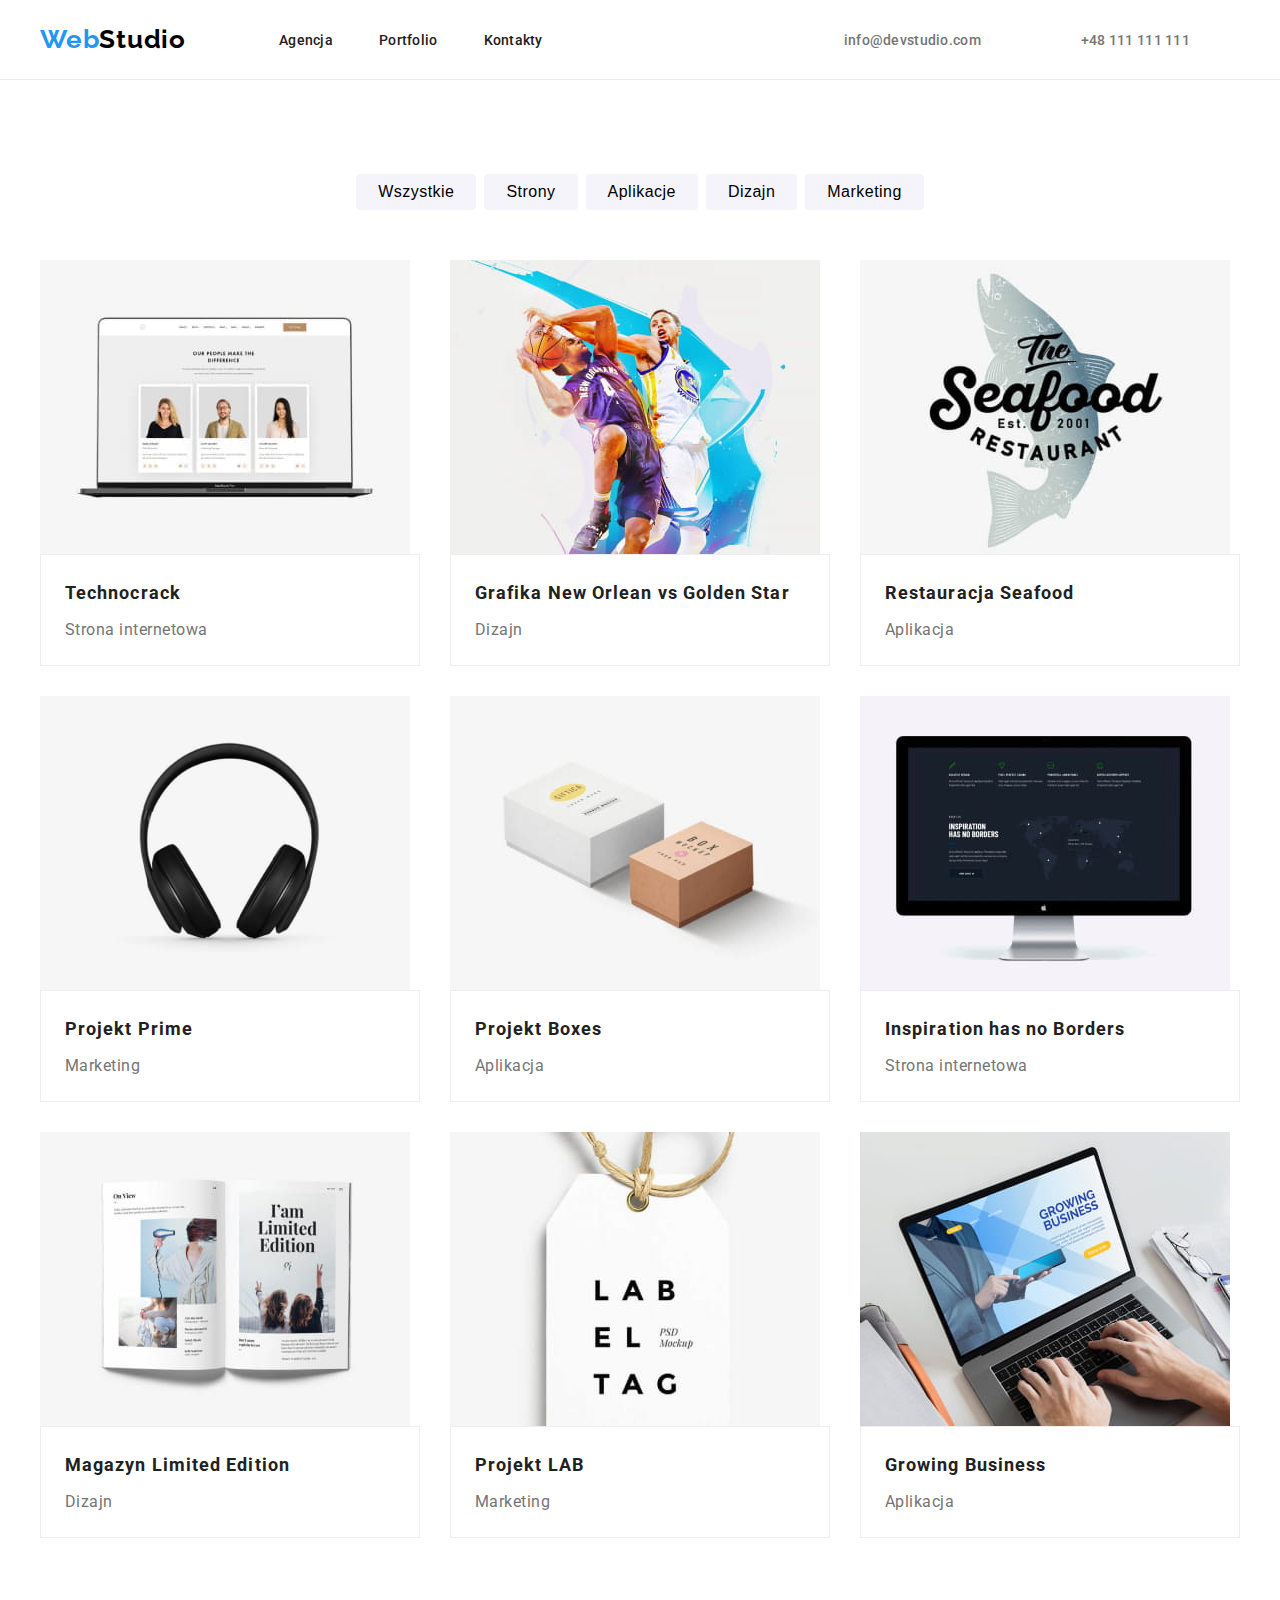
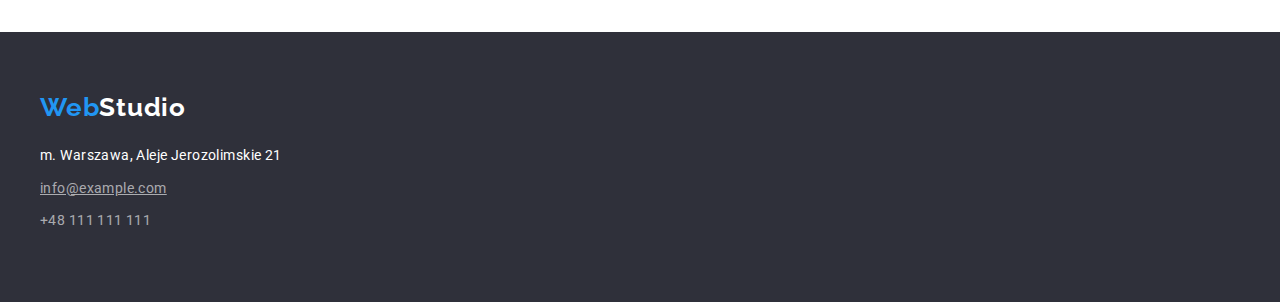
==== commit 0a0e97b0: "Added container to class" ====
--- a/portfolio.html
+++ b/portfolio.html
@@ -22,7 +22,7 @@
   </head>
   <body>
     <!--header-->
-    <header>
+    <header class="header-line">
       <div class="header container">
         <div class="header-nav">
           <a class="logo" href="index.html"
--- a/css/styles.css
+++ b/css/styles.css
@@ -27,11 +27,12 @@
 }
 
 .section {
-  padding: 94px 0px;
+  padding: 94px 0;
+
 }
 
 /* header-styles */
-.header-nav{
+.header-nav {
   display: flex;
   justify-content: space-between;
   align-items: center;
@@ -101,7 +102,6 @@
   gap: 46px;
 }
 
-
 /*header contacts*/
 
 .link:hover,
@@ -111,7 +111,6 @@
   color: var(--brand-color);
 }
 
-
 .contacts-header {
   display: flex;
   justify-content: space-between;
@@ -121,23 +120,22 @@
 .menu-nav:last-child {
   margin-right: 0px;
 }
-
 
 /*hero*/
 .hero {
   background-color: var(--background-gray-color);
   padding-top: 200px;
   padding-bottom: 200px;
-  display: flex;
   justify-content: center;
   align-items: center;
+
 }
 
 .hero-content {
   text-align: center;
-  width: 700px;
-}
-
+  padding-left: 252px;
+  padding-right: 252px;
+}
 
 .header-main {
   font-weight: 900;
@@ -166,13 +164,9 @@
   border: none;
 }
 
-
-
 /*features*/
 
 .features-list .features-list-item {
-  width: 270px;
-  height: 101px;
   list-style: none;
 }
 
@@ -195,6 +189,9 @@
   margin-top: 10px;
 }
 
+.features-list {
+  display: flex;
+}
 
 .features-list-item {
   display: inline-block;
@@ -209,7 +206,6 @@
   padding-top: 94px;
   padding-bottom: 94px;
 }
-
 
 /*about-us*/
 
@@ -302,7 +298,6 @@
 .programmers {
   margin-bottom: 10px;
 }
-
 
 /*footer*/
 .contacts {
@@ -334,17 +329,15 @@
   list-style-type: none;
 }
 
-.logo-footer{
+.logo-footer {
   display: block;
   margin-bottom: 20px;
 }
-
 
 .footer-box {
   padding-top: 60px;
   padding-bottom: 60px;
 }
-
 
 /*portfolio*/
 
@@ -385,13 +378,11 @@
   display: flex;
   flex-wrap: wrap;
   gap: 30px;
-
-}
-
-.portfolio-projects-item{
+}
+
+.portfolio-projects-item {
   flex-basis: calc((100% - 60px) / 3);
 }
-
 
 .portfolio-projects .project {
   font-size: 18px;
@@ -407,26 +398,11 @@
   color: var(--main-gray-color);
 }
 
-.portfolio-projects-item .portfolio-images{
+.portfolio-projects-item .portfolio-images img {
   display: block;
 }
 
-.portfolio-projects-item .portfolio-description{
+.portfolio-projects-item .portfolio-description {
   padding: 20px 24px;
-  border: 1px solid var(--projects-color); 
-}
-
-
-
-
-
-
-
-
-
-
-
-
-
-
-
+  border: 1px solid var(--projects-color);
+}
